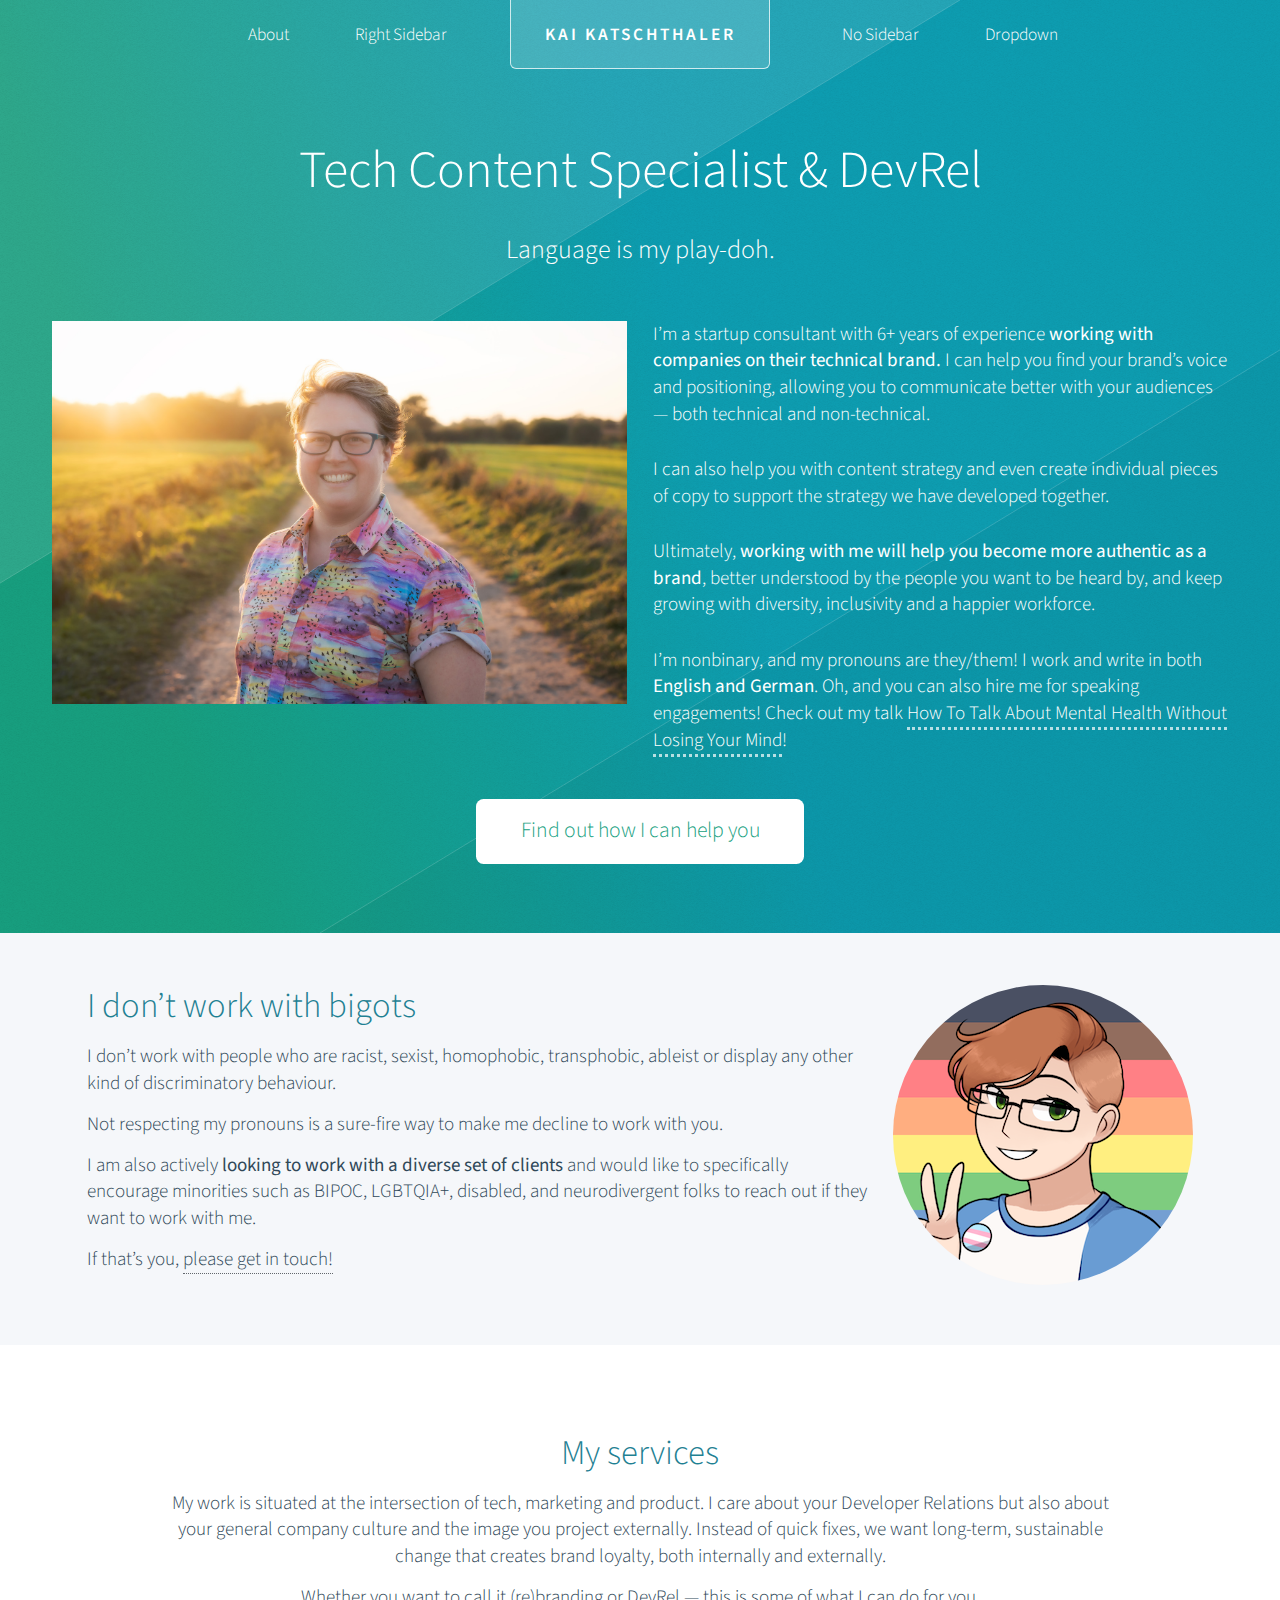
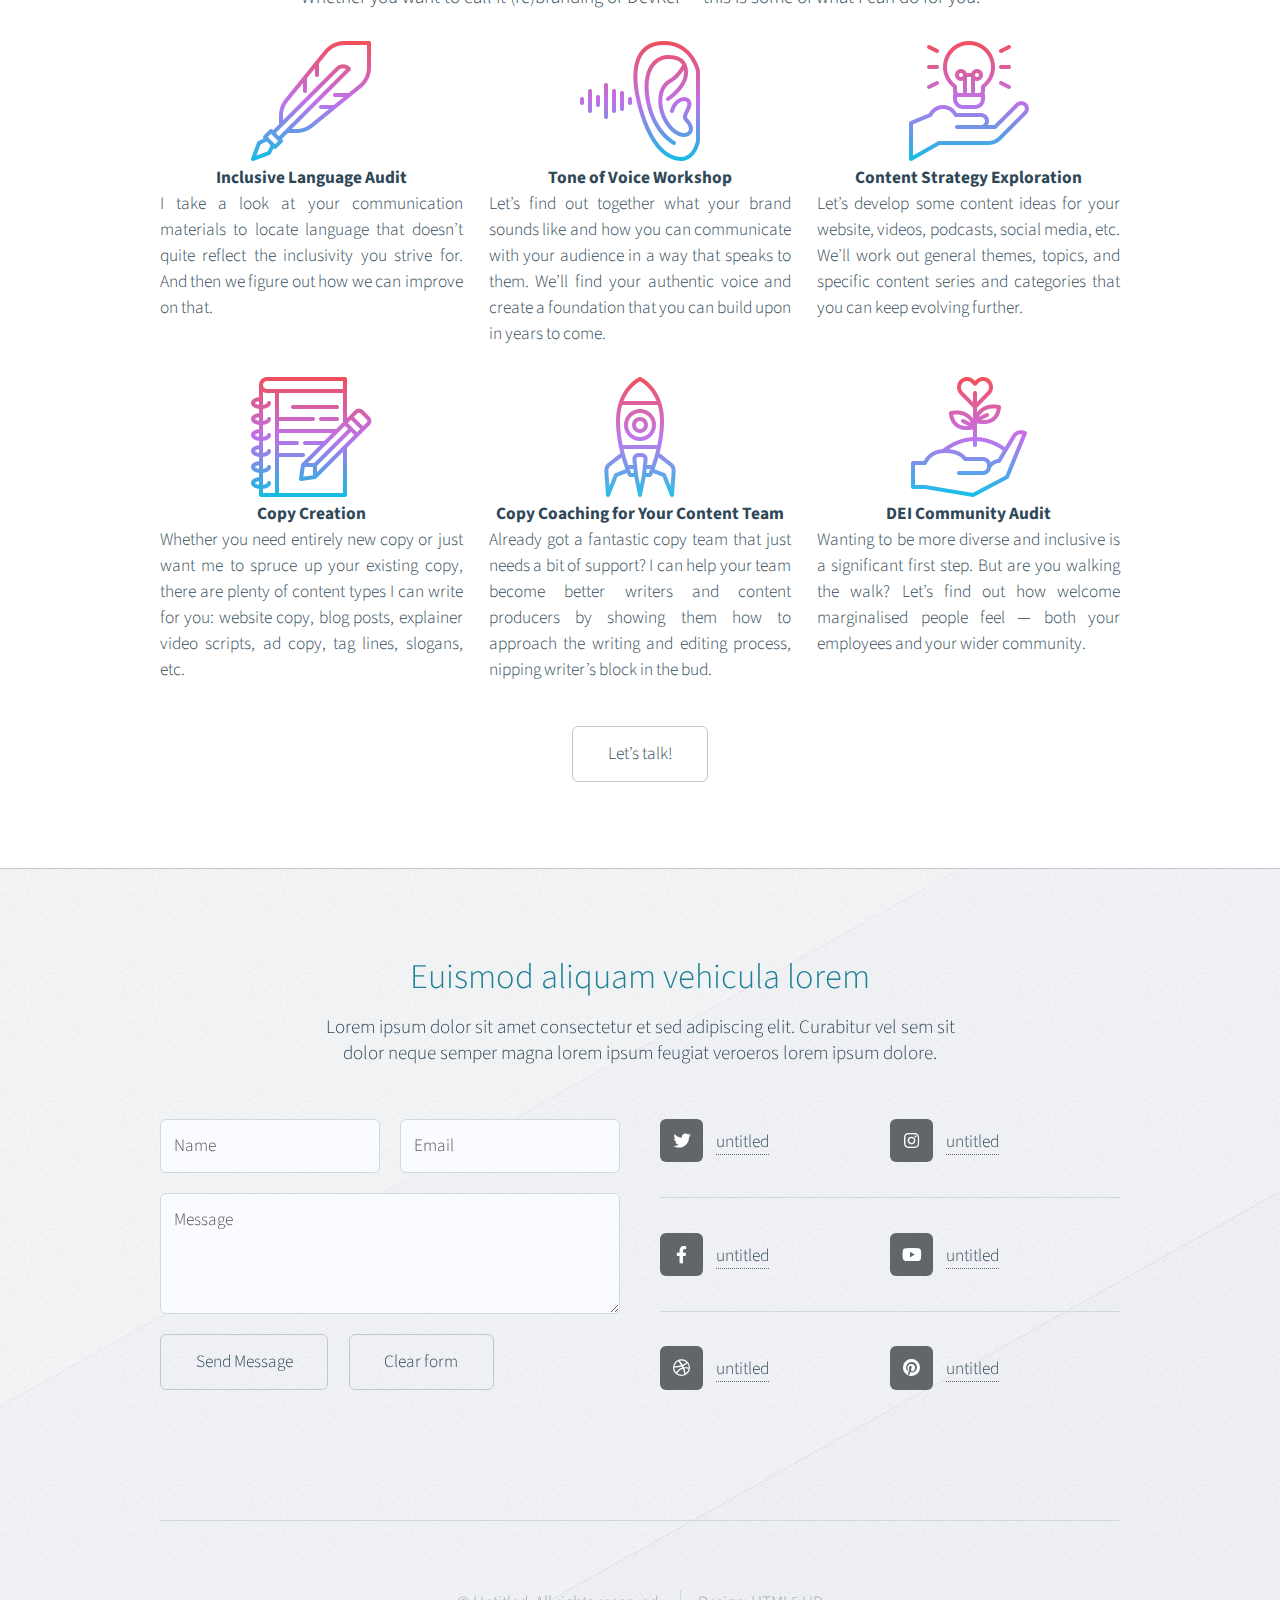
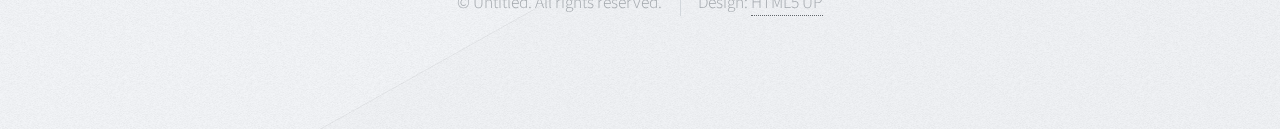
==== index.html @ 36c40a72 "fixes file paths" ====
<!DOCTYPE HTML>
<!--
	Telephasic by HTML5 UP
	html5up.net | @ajlkn
	Free for personal and commercial use under the CCA 3.0 license (html5up.net/license)
-->
<html>
	<head>
		<title>Kai Katschthaler’s Portfolio</title>
		<meta charset="utf-8" />
		<meta name="viewport" content="width=device-width, initial-scale=1, user-scalable=no" />
		<link rel="stylesheet" href="assets/css/main.css" />
	</head>
	<body class="homepage is-preload">
		<div id="page-wrapper">

			<!-- Header -->
				<div id="header-wrapper">
					<div id="header" class="container">

						<!-- Logo -->
							<h1 id="logo"><a href="index.html">Kai Katschthaler</a>
              </h1>

						<!-- Nav -->
							<nav id="nav">
								<ul>
									<li><a href="about.html">About</a></li>
                  <li><a href="right-sidebar.html">Right Sidebar</a></li>
									<li class="break"><a href="no-sidebar.html">No Sidebar</a></li>
                  <li>
										<a href="#">Dropdown</a>
										<ul>
											<li><a href="#">Lorem ipsum dolor</a></li>
											<li><a href="#">Magna phasellus</a></li>
											<li><a href="#">Etiam dolore nisl</a></li>
											<li>
												<a href="#">Phasellus consequat</a>
												<ul>
													<li><a href="#">Lorem ipsum dolor</a></li>
													<li><a href="#">Phasellus consequat</a></li>
													<li><a href="#">Magna phasellus</a></li>
													<li><a href="#">Etiam dolore nisl</a></li>
												</ul>
											</li>
											<li><a href="#">Veroeros feugiat</a></li>
										</ul>
									</li>
								</ul>
							</nav>
					</div>

					<!-- Hero -->
						<section id="hero" class="container">
							<header>
								<h2>Tech Content Specialist & DevRel</h2>
							</header>
							<p>Language is my play-doh.</p>
            </section>

            <section id="intro">
              <div class="flex-container">
                <div class="flex-left">
                  <img src="images/Kai-Katschthaler-(c)markuszahradnik.com.jpg">

                </div>

                <div id="flex-right">
                  <p>I’m a startup consultant with 6+ years of experience <strong>working with companies on their technical brand.</strong> I can help you find your brand’s voice and positioning, allowing you to communicate better with your audiences — both technical and non-technical.</p>
                  
                  <p>I can also help you with content strategy and even create individual pieces of copy to support the strategy we have developed together.</p>
                    
                  <p>Ultimately, <strong>working with me will help you become more authentic as a brand</strong>, better understood by the people you want to be heard by, and keep growing with diversity, inclusivity and a happier workforce.</p>
                    
                  <p>I’m nonbinary, and my pronouns are they/them! I work and write in both <strong>English and German</strong>. Oh, and you can also hire me for speaking engagements! Check out my talk <a href="https://youtu.be/1WER8ydaLW8?t=7433">How To Talk About Mental Health Without Losing Your Mind</a>!                    
                  </p>

                </div>
              </div>
							<ul class="actions">
								<li><a href="#" class="button">Find out how I can help you</a></li>
							</ul>
						  </div>
            </section>

			<!-- Bigots Disclaimer -->
            <section id="disclaimer">
              <div class="flex-container">
                <div class="flex-left">
                  <h2>I don’t work with bigots</h2>
                  <p>I don’t work with people who are racist, sexist, homophobic, transphobic, ableist or display any other kind of discriminatory behaviour.</p>
                  <p>Not respecting my pronouns is a sure-fire way to make me decline to work with you.</p>
                  <p>I am also actively <strong>looking to work with a diverse set of clients</strong> and would like to specifically encourage minorities such as BIPOC, LGBTQIA+, disabled, and neurodivergent folks to reach out if they want to work with me.</p>
                  <p>If that’s you, <a href="">please get in touch!</a></p>
                </div>

                <div class="flex-right">
                  <img class="image-round" src="images/2022 Picrew Avatar strawberry blonde rainbow trans pin.png">
                </div>
              </div>
            </section>
        
			<!-- Services 1st row -->
				<div class="wrapper">
					<section class="container">
						<header class="major">
							<h2>My services</h2>
							<p>My work is situated at the intersection of tech, marketing and product. I care about your Developer Relations but also about your general company culture and the image you project externally. Instead of quick fixes, we want long-term, sustainable change that creates brand loyalty, both internally and externally.</p>
              <p>Whether you want to call it (re)branding or DevRel — this is some of what I can do for you.</p>
						</header>

            <div class="services-flexbox">
              <div class="flex-col1">
                <div>
                  <img src="images/icons/003-write.png">
                </div>
                <div>
                  <p><span>Inclusive Language Audit</span>
                    I take a look at your communication materials to locate language that doesn’t quite reflect the inclusivity you strive for. And then we figure out how we can improve on that.
                  </p>
                </div>
              </div>

              <div class="flex-col2">
                <div>
                  <img src="images/icons/010-listen.png">
                </div>
                <div>
                  <p><span>Tone of Voice Workshop</span>
                  Let’s find out together what your brand sounds like and how you can communicate with your audience in a way that speaks to them. We’ll find your authentic voice and create a foundation that you can build upon in years to come.
                  </p>
                </div>
              </div>

              <div class="flex-col3">
                <div>
                  <img src="images/icons/004-creative-work.png">
                </div>
                <div>
                  <p><span>Content Strategy Exploration</span>
                  Let’s develop some content ideas for your website, videos, podcasts, social media, etc. We’ll work out general themes, topics, and specific content series and categories that you can keep evolving further.
                  </p>
                </div>
              </div>

            </div>

            <!-- Services 2nd row-->
            <div class="services-flexbox">
              <div class="flex-col1">
                <div>
                  <img src="images/icons/028-writing.png">
                </div>
                <div>
                  <p><span>Copy Creation</span>
                    Whether you need entirely new copy or just want me to spruce up your existing copy, there are plenty of content types I can write for you: website copy, blog posts, explainer video scripts, ad copy, tag lines, slogans, etc.
                  </p>
                </div>
              </div>

              <div class="flex-col2">
                <div>
                  <img src="images/icons/034-rocket.png">
                </div>
                <div>
                  <p><span>Copy Coaching for Your Content Team</span>
                    Already got a fantastic copy team that just needs a bit of support? I can help your team become better writers and content producers by showing them how to approach the writing and editing process, nipping writer’s block in the bud.
                  </p>
                </div>
              </div>

              <div class="flex-col3">
                <div>
                  <img src="images/icons/038-love-2.png">
                </div>
                <div>
                  <p><span>DEI Community Audit</span>
                    Wanting to be more diverse and inclusive is a significant first step. But are you walking the walk? Let’s find out how welcome marginalised people  feel — both your employees and your wider community.
                  </p>
                </div>
              </div>
              
            </div>

						<ul class="actions major">
							<li><a href="#" class="button">Let’s talk!</a></li>
						</ul>
					</section>
				</div>
<!-- TODO add WHAT I CAN (AND CAN’T) HELP YOU WITH from Work with me page-->
			<!-- Footer -->
				<div id="footer-wrapper">
					<div id="footer" class="container">
						<header class="major">
							<h2>Euismod aliquam vehicula lorem</h2>
							<p>Lorem ipsum dolor sit amet consectetur et sed adipiscing elit. Curabitur vel sem sit<br />
							dolor neque semper magna lorem ipsum feugiat veroeros lorem ipsum dolore.</p>
						</header>
						<div class="row">
							<section class="col-6 col-12-narrower">
								<form method="post" action="#">
									<div class="row gtr-50">
										<div class="col-6 col-12-mobile">
											<input name="name" placeholder="Name" type="text" />
										</div>
										<div class="col-6 col-12-mobile">
											<input name="email" placeholder="Email" type="text" />
										</div>
										<div class="col-12">
											<textarea name="message" placeholder="Message"></textarea>
										</div>
										<div class="col-12">
											<ul class="actions">
												<li><input type="submit" value="Send Message" /></li>
												<li><input type="reset" value="Clear form" /></li>
											</ul>
										</div>
									</div>
								</form>
							</section>
							<section class="col-6 col-12-narrower">
								<div class="row gtr-0">
									<ul class="divided icons col-6 col-12-mobile">
										<li class="icon brands fa-twitter"><a href="#"><span class="extra">twitter.com/</span>untitled</a></li>
										<li class="icon brands fa-facebook-f"><a href="#"><span class="extra">facebook.com/</span>untitled</a></li>
										<li class="icon brands fa-dribbble"><a href="#"><span class="extra">dribbble.com/</span>untitled</a></li>
									</ul>
									<ul class="divided icons col-6 col-12-mobile">
										<li class="icon brands fa-instagram"><a href="#"><span class="extra">instagram.com/</span>untitled</a></li>
										<li class="icon brands fa-youtube"><a href="#"><span class="extra">youtube.com/</span>untitled</a></li>
										<li class="icon brands fa-pinterest"><a href="#"><span class="extra">pinterest.com/</span>untitled</a></li>
									</ul>
								</div>
							</section>
						</div>
					</div>
					<div id="copyright" class="container">
						<ul class="menu">
							<li>&copy; Untitled. All rights reserved.</li><li>Design: <a href="http://html5up.net">HTML5 UP</a></li>
						</ul>
					</div>
				</div>

		</div>

		<!-- Scripts -->
			<script src="assets/js/jquery.min.js"></script>
			<script src="assets/js/jquery.dropotron.min.js"></script>
			<script src="assets/js/browser.min.js"></script>
			<script src="assets/js/breakpoints.min.js"></script>
			<script src="assets/js/util.js"></script>
			<script src="assets/js/main.js"></script>

	</body>
</html>
---- assets/css/main.css ----
@import url("fontawesome-all.min.css");
@import url("https://fonts.googleapis.com/css?family=Source+Sans+Pro:300,300italic,400,400italic,600");

/*
	Telephasic by HTML5 UP
	html5up.net | @ajlkn
	Free for personal and commercial use under the CCA 3.0 license (html5up.net/license)
*/
:root {
  --gradient-1: #18A181;
  --gradient-2: #0E9FB3;
}

/* TODO turn testimonial colours into variables, then change dark blue to main green to see what that looks like */

html, body, div, span, applet, object,
iframe, h1, h2, h3, h4, h5, h6, p, blockquote,
pre, a, abbr, acronym, address, big, cite,
code, del, dfn, em, img, ins, kbd, q, s, samp,
small, strike, strong, sub, sup, tt, var, b,
u, i, center, dl, dt, dd, ol, ul, li, fieldset,
form, label, legend, table, caption, tbody,
tfoot, thead, tr, th, td, article, aside,
canvas, details, embed, figure, figcaption,
footer, header, hgroup, menu, nav, output, ruby,
section, summary, time, mark, audio, video {
	margin: 0;
	padding: 0;
	border: 0;
	font-size: 100%;
	font: inherit;
	vertical-align: baseline;}

article, aside, details, figcaption, figure,
footer, header, hgroup, menu, nav, section {
	display: block;}

body {
	line-height: 1;
}

ol, ul {
	list-style: none;
}

blockquote, q {
	quotes: none;
}

	blockquote:before, blockquote:after, q:before, q:after {
		content: '';
		content: none;
	}

table {
	border-collapse: collapse;
	border-spacing: 0;
}

body {
	-webkit-text-size-adjust: none;
}

mark {
	background-color: transparent;
	color: inherit;
}

input::-moz-focus-inner {
	border: 0;
	padding: 0;
}

input, select, textarea {
	-moz-appearance: none;
	-webkit-appearance: none;
	-ms-appearance: none;
	appearance: none;
}


/* Basic */

	@-ms-viewport {
		width: device-width;
	}

	html {
		box-sizing: border-box;
	}

	*, *:before, *:after {
		box-sizing: inherit;
	}

	body {
		background: #f5f7fa;
		font-family: 'Source Sans Pro', sans-serif;
		font-weight: 300;
		color: #2F4858;
		line-height: 1.75em;
		font-size: 14pt;
	}

		body.is-preload *, body.is-preload *:before, body.is-preload *:after {
			-moz-animation: none !important;
			-webkit-animation: none !important;
			-ms-animation: none !important;
			animation: none !important;
			-moz-transition: none !important;
			-webkit-transition: none !important;
			-ms-transition: none !important;
			transition: none !important;
		}

	input, textarea, select {
		font-family: 'Source Sans Pro', sans-serif;
		font-weight: 300;
		color: #2F4858;
		line-height: 1.75em;
		font-size: 15pt;
	}

	h1, h2, h3, h4, h5, h6 {
		font-weight: 300;
		color: #1F8193;
	}

	h1 a, h2 a, h3 a, h4 a, h5 a, h6 a {
		color: inherit;
		text-decoration: none;
	}

	h2 {
		font-size: 2em;
		line-height: 1.25em;
	}

	h3 {
		font-size: 1.5em;
		line-height: 1.5em;
	}

	a {
		-moz-transition: color 0.25s ease-in-out, border-color 0.25s ease-in-out, background-color 0.25s ease-in-out;
		-webkit-transition: color 0.25s ease-in-out, border-color 0.25s ease-in-out, background-color 0.25s ease-in-out;
		-ms-transition: color 0.25s ease-in-out, border-color 0.25s ease-in-out, background-color 0.25s ease-in-out;
		transition: color 0.25s ease-in-out, border-color 0.25s ease-in-out, background-color 0.25s ease-in-out;
		color: inherit;
		text-decoration: none;
		border-bottom: dotted 1px #62676c;
	}

		a:hover {
			color: #1F8193;
			border-bottom-color: rgba(255, 255, 255, 0);
		}

	strong, b {
		font-weight: 400;
	}

	em, i {
		font-style: italic;
	}

	sub {
		position: relative;
		top: 0.5em;
		font-size: 0.8em;
	}

	sup {
		position: relative;
		top: -0.5em;
		font-size: 0.8em;
	}

	hr {
		border: 0;
		border-top: solid 1px #c2c7cc;
	}

	blockquote {
		border-left: solid 0.5em #c2c7cc;
		padding: 1em 0 1em 2em;
		font-style: italic;
	}

	p, ul, ol, dl, table {
		margin-bottom: 1.5em;
	}

	br.clear {
		clear: both;
	}

	.features {
		margin-bottom: 1.5em;
	}

	.feature {
		text-align: center;
	}

/* Sections/Article */

	section, article {
		margin-bottom: 3em;
	}

	section > :last-child,
	article > :last-child,
	section:last-child,
	article:last-child {
		margin-bottom: 0;
	}

	.row > section, .row > article {
		margin-bottom: 0;
	}

	header {
		margin-bottom: 1.5em;
	}

		header > p {
			display: block;
			color: #2F4858;
			padding: 0.75em 0 1em 0;
			font-size: 1.1em;
			line-height: 1.4em;
      margin-bottom: 0;
      padding-bottom: 0;
		}

		header.major {
			text-align: center;
		}

/* Container */

	.container {
		margin: 0 auto;
		max-width: 100%;
		width: 1200px;
	}

		@media screen and (max-width: 1280px) {

			.container {
				width: 960px;
			}

		}

		@media screen and (max-width: 1080px) {

			.container {
				width: 100%;
			}

		}

		@media screen and (max-width: 820px) {

			.container {
				width: 100%;
			}

		}

		@media screen and (max-width: 736px) {

			.container {
				width: 100%;
			}

		}

		@media screen and (max-width: 480px) {

			.container {
				width: 100%;
			}

		}

/* Beginning of Row */

	.row {
		display: flex;
		flex-wrap: wrap;
		box-sizing: border-box;
		align-items: stretch;
	}

		.row > * {
			box-sizing: border-box;
		}

		.row.gtr-uniform > * > :last-child {
			margin-bottom: 0;
		} */

		.row.aln-left {
			justify-content: flex-start;
		}

		.row.aln-center {
			justify-content: center;
		}

		.row.aln-right {
			justify-content: flex-end;
		}

		.row.aln-top {
			align-items: flex-start;
		}

		.row.aln-middle {
			align-items: center;
		}

		.row.aln-bottom {
			align-items: flex-end;
		} */

		.row > .imp {
			order: -1;
		}

		.row > .col-1 {
			width: 8.33333%;
		}

		.row > .off-1 {
			margin-left: 8.33333%;
		}

		.row > .col-2 {
			width: 16.66667%;
		}

		.row > .off-2 {
			margin-left: 16.66667%;
		}

		.row > .col-3 {
			width: 25%;
		}

		.row > .off-3 {
			margin-left: 25%;
		}

		.row > .col-4 {
			width: 33.33333%;
		}

		.row > .off-4 {
			margin-left: 33.33333%;
		}

		.row > .col-5 {
			width: 41.66667%;
		}

		.row > .off-5 {
			margin-left: 41.66667%;
		}

		.row > .col-6 {
			width: 50%;
		}

		.row > .off-6 {
			margin-left: 50%;
		}

		.row > .col-7 {
			width: 58.33333%;
		}

		.row > .off-7 {
			margin-left: 58.33333%;
		}

		.row > .col-8 {
			width: 66.66667%;
		}

		.row > .off-8 {
			margin-left: 66.66667%;
		}

		.row > .col-9 {
			width: 75%;
		}

		.row > .off-9 {
			margin-left: 75%;
		}

		.row > .col-10 {
			width: 83.33333%;
		}

		.row > .off-10 {
			margin-left: 83.33333%;
		}

		.row > .col-11 {
			width: 91.66667%;
		}

		.row > .off-11 {
			margin-left: 91.66667%;
		}

		.row > .col-12 {
			width: 100%;
		}

		.row > .off-12 {
			margin-left: 100%;
		}

		.row.gtr-0 {
			margin-top: 0px;
			margin-left: 0px;
		}

			.row.gtr-0 > * {
				padding: 0px 0 0 0px;
			}

			.row.gtr-0.gtr-uniform {
				margin-top: 0px;
			}

				.row.gtr-0.gtr-uniform > * {
					padding-top: 0px;
				}

		.row.gtr-25 {
			margin-top: -12.5px;
			margin-left: -12.5px;
		}

			.row.gtr-25 > * {
				padding: 12.5px 0 0 12.5px;
			}

			.row.gtr-25.gtr-uniform {
				margin-top: -12.5px;
			}

				.row.gtr-25.gtr-uniform > * {
					padding-top: 12.5px;
				}

		.row.gtr-50 {
			margin-top: -25px;
			margin-left: -25px;
		}

			.row.gtr-50 > * {
				padding: 25px 0 0 25px;
			}

			.row.gtr-50.gtr-uniform {
				margin-top: -25px;
			}

				.row.gtr-50.gtr-uniform > * {
					padding-top: 25px;
				}

		.row {
			margin-top: -50px;
			margin-left: -50px;
		}

			.row > * {
				padding: 50px 0 0 50px;
			}

			.row.gtr-uniform {
				margin-top: -50px;
			}

				.row.gtr-uniform > * {
					padding-top: 50px;
				}

		.row.gtr-150 {
			margin-top: -75px;
			margin-left: -75px;
		}

			.row.gtr-150 > * {
				padding: 75px 0 0 75px;
			}

			.row.gtr-150.gtr-uniform {
				margin-top: -75px;
			}

				.row.gtr-150.gtr-uniform > * {
					padding-top: 75px;
				}

		.row.gtr-200 {
			margin-top: -100px;
			margin-left: -100px;
		}

			.row.gtr-200 > * {
				padding: 100px 0 0 100px;
			}

			.row.gtr-200.gtr-uniform {
				margin-top: -100px;
			}

				.row.gtr-200.gtr-uniform > * {
					padding-top: 100px;
				}

		@media screen and (max-width: 1280px) {

			.row {
				display: flex;
				flex-wrap: wrap;
				box-sizing: border-box;
				align-items: stretch;
			}

				.row > * {
					box-sizing: border-box;
				}

				.row.gtr-uniform > * > :last-child {
					margin-bottom: 0;
				}

				.row.aln-left {
					justify-content: flex-start;
				}

				.row.aln-center {
					justify-content: center;
				}

				.row.aln-right {
					justify-content: flex-end;
				}

				.row.aln-top {
					align-items: flex-start;
				}

				.row.aln-middle {
					align-items: center;
				}

				.row.aln-bottom {
					align-items: flex-end;
				}

				.row > .imp-normal {
					order: -1;
				}

				.row > .col-1-normal {
					width: 8.33333%;
				}

				.row > .off-1-normal {
					margin-left: 8.33333%;
				}

				.row > .col-2-normal {
					width: 16.66667%;
				}

				.row > .off-2-normal {
					margin-left: 16.66667%;
				}

				.row > .col-3-normal {
					width: 25%;
				}

				.row > .off-3-normal {
					margin-left: 25%;
				}

				.row > .col-4-normal {
					width: 33.33333%;
				}

				.row > .off-4-normal {
					margin-left: 33.33333%;
				}

				.row > .col-5-normal {
					width: 41.66667%;
				}

				.row > .off-5-normal {
					margin-left: 41.66667%;
				}

				.row > .col-6-normal {
					width: 50%;
				}

				.row > .off-6-normal {
					margin-left: 50%;
				}

				.row > .col-7-normal {
					width: 58.33333%;
				}

				.row > .off-7-normal {
					margin-left: 58.33333%;
				}

				.row > .col-8-normal {
					width: 66.66667%;
				}

				.row > .off-8-normal {
					margin-left: 66.66667%;
				}

				.row > .col-9-normal {
					width: 75%;
				}

				.row > .off-9-normal {
					margin-left: 75%;
				}

				.row > .col-10-normal {
					width: 83.33333%;
				}

				.row > .off-10-normal {
					margin-left: 83.33333%;
				}

				.row > .col-11-normal {
					width: 91.66667%;
				}

				.row > .off-11-normal {
					margin-left: 91.66667%;
				}

				.row > .col-12-normal {
					width: 100%;
				}

				.row > .off-12-normal {
					margin-left: 100%;
				}

				.row.gtr-0 {
					margin-top: 0px;
					margin-left: 0px;
				}

					.row.gtr-0 > * {
						padding: 0px 0 0 0px;
					}

					.row.gtr-0.gtr-uniform {
						margin-top: 0px;
					}

						.row.gtr-0.gtr-uniform > * {
							padding-top: 0px;
						}

				.row.gtr-25 {
					margin-top: -10px;
					margin-left: -10px;
				}

					.row.gtr-25 > * {
						padding: 10px 0 0 10px;
					}

					.row.gtr-25.gtr-uniform {
						margin-top: -10px;
					}

						.row.gtr-25.gtr-uniform > * {
							padding-top: 10px;
						}

				.row.gtr-50 {
					margin-top: -20px;
					margin-left: -20px;
				}

					.row.gtr-50 > * {
						padding: 20px 0 0 20px;
					}

					.row.gtr-50.gtr-uniform {
						margin-top: -20px;
					}

						.row.gtr-50.gtr-uniform > * {
							padding-top: 20px;
						}

				.row {
					margin-top: -40px;
					margin-left: -40px;
				}

					.row > * {
						padding: 40px 0 0 40px;
					}

					.row.gtr-uniform {
						margin-top: -40px;
					}

						.row.gtr-uniform > * {
							padding-top: 40px;
						}

				.row.gtr-150 {
					margin-top: -60px;
					margin-left: -60px;
				}

					.row.gtr-150 > * {
						padding: 60px 0 0 60px;
					}

					.row.gtr-150.gtr-uniform {
						margin-top: -60px;
					}

						.row.gtr-150.gtr-uniform > * {
							padding-top: 60px;
						}

				.row.gtr-200 {
					margin-top: -80px;
					margin-left: -80px;
				}

					.row.gtr-200 > * {
						padding: 80px 0 0 80px;
					}

					.row.gtr-200.gtr-uniform {
						margin-top: -80px;
					}

						.row.gtr-200.gtr-uniform > * {
							padding-top: 80px;
						}

		}

		@media screen and (max-width: 1080px) {

			.row {
				display: flex;
				flex-wrap: wrap;
				box-sizing: border-box;
				align-items: stretch;
			}

				.row > * {
					box-sizing: border-box;
				}

				.row.gtr-uniform > * > :last-child {
					margin-bottom: 0;
				}

				.row.aln-left {
					justify-content: flex-start;
				}

				.row.aln-center {
					justify-content: center;
				}

				.row.aln-right {
					justify-content: flex-end;
				}

				.row.aln-top {
					align-items: flex-start;
				}

				.row.aln-middle {
					align-items: center;
				}

				.row.aln-bottom {
					align-items: flex-end;
				}

				.row > .imp-narrow {
					order: -1;
				}

				.row > .col-1-narrow {
					width: 8.33333%;
				}

				.row > .off-1-narrow {
					margin-left: 8.33333%;
				}

				.row > .col-2-narrow {
					width: 16.66667%;
				}

				.row > .off-2-narrow {
					margin-left: 16.66667%;
				}

				.row > .col-3-narrow {
					width: 25%;
				}

				.row > .off-3-narrow {
					margin-left: 25%;
				}

				.row > .col-4-narrow {
					width: 33.33333%;
				}

				.row > .off-4-narrow {
					margin-left: 33.33333%;
				}

				.row > .col-5-narrow {
					width: 41.66667%;
				}

				.row > .off-5-narrow {
					margin-left: 41.66667%;
				}

				.row > .col-6-narrow {
					width: 50%;
				}

				.row > .off-6-narrow {
					margin-left: 50%;
				}

				.row > .col-7-narrow {
					width: 58.33333%;
				}

				.row > .off-7-narrow {
					margin-left: 58.33333%;
				}

				.row > .col-8-narrow {
					width: 66.66667%;
				}

				.row > .off-8-narrow {
					margin-left: 66.66667%;
				}

				.row > .col-9-narrow {
					width: 75%;
				}

				.row > .off-9-narrow {
					margin-left: 75%;
				}

				.row > .col-10-narrow {
					width: 83.33333%;
				}

				.row > .off-10-narrow {
					margin-left: 83.33333%;
				}

				.row > .col-11-narrow {
					width: 91.66667%;
				}

				.row > .off-11-narrow {
					margin-left: 91.66667%;
				}

				.row > .col-12-narrow {
					width: 100%;
				}

				.row > .off-12-narrow {
					margin-left: 100%;
				}

				.row.gtr-0 {
					margin-top: 0px;
					margin-left: 0px;
				}

					.row.gtr-0 > * {
						padding: 0px 0 0 0px;
					}

					.row.gtr-0.gtr-uniform {
						margin-top: 0px;
					}

						.row.gtr-0.gtr-uniform > * {
							padding-top: 0px;
						}

				.row.gtr-25 {
					margin-top: -10px;
					margin-left: -10px;
				}

					.row.gtr-25 > * {
						padding: 10px 0 0 10px;
					}

					.row.gtr-25.gtr-uniform {
						margin-top: -10px;
					}

						.row.gtr-25.gtr-uniform > * {
							padding-top: 10px;
						}

				.row.gtr-50 {
					margin-top: -20px;
					margin-left: -20px;
				}

					.row.gtr-50 > * {
						padding: 20px 0 0 20px;
					}

					.row.gtr-50.gtr-uniform {
						margin-top: -20px;
					}

						.row.gtr-50.gtr-uniform > * {
							padding-top: 20px;
						}

				.row {
					margin-top: -40px;
					margin-left: -40px;
				}

					.row > * {
						padding: 40px 0 0 40px;
					}

					.row.gtr-uniform {
						margin-top: -40px;
					}

						.row.gtr-uniform > * {
							padding-top: 40px;
						}

				.row.gtr-150 {
					margin-top: -60px;
					margin-left: -60px;
				}

					.row.gtr-150 > * {
						padding: 60px 0 0 60px;
					}

					.row.gtr-150.gtr-uniform {
						margin-top: -60px;
					}

						.row.gtr-150.gtr-uniform > * {
							padding-top: 60px;
						}

				.row.gtr-200 {
					margin-top: -80px;
					margin-left: -80px;
				}

					.row.gtr-200 > * {
						padding: 80px 0 0 80px;
					}

					.row.gtr-200.gtr-uniform {
						margin-top: -80px;
					}

						.row.gtr-200.gtr-uniform > * {
							padding-top: 80px;
						}

		}

		@media screen and (max-width: 820px) {

			.row {
				display: flex;
				flex-wrap: wrap;
				box-sizing: border-box;
				align-items: stretch;
			}

				.row > * {
					box-sizing: border-box;
				}

				.row.gtr-uniform > * > :last-child {
					margin-bottom: 0;
				}

				.row.aln-left {
					justify-content: flex-start;
				}

				.row.aln-center {
					justify-content: center;
				}

				.row.aln-right {
					justify-content: flex-end;
				}

				.row.aln-top {
					align-items: flex-start;
				}

				.row.aln-middle {
					align-items: center;
				}

				.row.aln-bottom {
					align-items: flex-end;
				}

				.row > .imp-narrower {
					order: -1;
				}

				.row > .col-1-narrower {
					width: 8.33333%;
				}

				.row > .off-1-narrower {
					margin-left: 8.33333%;
				}

				.row > .col-2-narrower {
					width: 16.66667%;
				}

				.row > .off-2-narrower {
					margin-left: 16.66667%;
				}

				.row > .col-3-narrower {
					width: 25%;
				}

				.row > .off-3-narrower {
					margin-left: 25%;
				}

				.row > .col-4-narrower {
					width: 33.33333%;
				}

				.row > .off-4-narrower {
					margin-left: 33.33333%;
				}

				.row > .col-5-narrower {
					width: 41.66667%;
				}

				.row > .off-5-narrower {
					margin-left: 41.66667%;
				}

				.row > .col-6-narrower {
					width: 50%;
				}

				.row > .off-6-narrower {
					margin-left: 50%;
				}

				.row > .col-7-narrower {
					width: 58.33333%;
				}

				.row > .off-7-narrower {
					margin-left: 58.33333%;
				}

				.row > .col-8-narrower {
					width: 66.66667%;
				}

				.row > .off-8-narrower {
					margin-left: 66.66667%;
				}

				.row > .col-9-narrower {
					width: 75%;
				}

				.row > .off-9-narrower {
					margin-left: 75%;
				}

				.row > .col-10-narrower {
					width: 83.33333%;
				}

				.row > .off-10-narrower {
					margin-left: 83.33333%;
				}

				.row > .col-11-narrower {
					width: 91.66667%;
				}

				.row > .off-11-narrower {
					margin-left: 91.66667%;
				}

				.row > .col-12-narrower {
					width: 100%;
				}

				.row > .off-12-narrower {
					margin-left: 100%;
				}

				.row.gtr-0 {
					margin-top: 0px;
					margin-left: 0px;
				}

					.row.gtr-0 > * {
						padding: 0px 0 0 0px;
					}

					.row.gtr-0.gtr-uniform {
						margin-top: 0px;
					}

						.row.gtr-0.gtr-uniform > * {
							padding-top: 0px;
						}

				.row.gtr-25 {
					margin-top: -7.5px;
					margin-left: -7.5px;
				}

					.row.gtr-25 > * {
						padding: 7.5px 0 0 7.5px;
					}

					.row.gtr-25.gtr-uniform {
						margin-top: -7.5px;
					}

						.row.gtr-25.gtr-uniform > * {
							padding-top: 7.5px;
						}

				.row.gtr-50 {
					margin-top: -15px;
					margin-left: -15px;
				}

					.row.gtr-50 > * {
						padding: 15px 0 0 15px;
					}

					.row.gtr-50.gtr-uniform {
						margin-top: -15px;
					}

						.row.gtr-50.gtr-uniform > * {
							padding-top: 15px;
						}

				.row {
					margin-top: -30px;
					margin-left: -30px;
				}

					.row > * {
						padding: 30px 0 0 30px;
					}

					.row.gtr-uniform {
						margin-top: -30px;
					}

						.row.gtr-uniform > * {
							padding-top: 30px;
						}

				.row.gtr-150 {
					margin-top: -45px;
					margin-left: -45px;
				}

					.row.gtr-150 > * {
						padding: 45px 0 0 45px;
					}

					.row.gtr-150.gtr-uniform {
						margin-top: -45px;
					}

						.row.gtr-150.gtr-uniform > * {
							padding-top: 45px;
						}

				.row.gtr-200 {
					margin-top: -60px;
					margin-left: -60px;
				}

					.row.gtr-200 > * {
						padding: 60px 0 0 60px;
					}

					.row.gtr-200.gtr-uniform {
						margin-top: -60px;
					}

						.row.gtr-200.gtr-uniform > * {
							padding-top: 60px;
						}

		}

		@media screen and (max-width: 736px) {

			.row {
				display: flex;
				flex-wrap: wrap;
				box-sizing: border-box;
				align-items: stretch;
			}

				.row > * {
					box-sizing: border-box;
				}

				.row.gtr-uniform > * > :last-child {
					margin-bottom: 0;
				}

				.row.aln-left {
					justify-content: flex-start;
				}

				.row.aln-center {
					justify-content: center;
				}

				.row.aln-right {
					justify-content: flex-end;
				}

				.row.aln-top {
					align-items: flex-start;
				}

				.row.aln-middle {
					align-items: center;
				}

				.row.aln-bottom {
					align-items: flex-end;
				}

				.row > .imp-mobile {
					order: -1;
				}

				.row > .col-1-mobile {
					width: 8.33333%;
				}

				.row > .off-1-mobile {
					margin-left: 8.33333%;
				}

				.row > .col-2-mobile {
					width: 16.66667%;
				}

				.row > .off-2-mobile {
					margin-left: 16.66667%;
				}

				.row > .col-3-mobile {
					width: 25%;
				}

				.row > .off-3-mobile {
					margin-left: 25%;
				}

				.row > .col-4-mobile {
					width: 33.33333%;
				}

				.row > .off-4-mobile {
					margin-left: 33.33333%;
				}

				.row > .col-5-mobile {
					width: 41.66667%;
				}

				.row > .off-5-mobile {
					margin-left: 41.66667%;
				}

				.row > .col-6-mobile {
					width: 50%;
				}

				.row > .off-6-mobile {
					margin-left: 50%;
				}

				.row > .col-7-mobile {
					width: 58.33333%;
				}

				.row > .off-7-mobile {
					margin-left: 58.33333%;
				}

				.row > .col-8-mobile {
					width: 66.66667%;
				}

				.row > .off-8-mobile {
					margin-left: 66.66667%;
				}

				.row > .col-9-mobile {
					width: 75%;
				}

				.row > .off-9-mobile {
					margin-left: 75%;
				}

				.row > .col-10-mobile {
					width: 83.33333%;
				}

				.row > .off-10-mobile {
					margin-left: 83.33333%;
				}

				.row > .col-11-mobile {
					width: 91.66667%;
				}

				.row > .off-11-mobile {
					margin-left: 91.66667%;
				}

				.row > .col-12-mobile {
					width: 100%;
				}

				.row > .off-12-mobile {
					margin-left: 100%;
				}

				.row.gtr-0 {
					margin-top: 0px;
					margin-left: 0px;
				}

					.row.gtr-0 > * {
						padding: 0px 0 0 0px;
					}

					.row.gtr-0.gtr-uniform {
						margin-top: 0px;
					}

						.row.gtr-0.gtr-uniform > * {
							padding-top: 0px;
						}

				.row.gtr-25 {
					margin-top: -5px;
					margin-left: -5px;
				}

					.row.gtr-25 > * {
						padding: 5px 0 0 5px;
					}

					.row.gtr-25.gtr-uniform {
						margin-top: -5px;
					}

						.row.gtr-25.gtr-uniform > * {
							padding-top: 5px;
						}

				.row.gtr-50 {
					margin-top: -10px;
					margin-left: -10px;
				}

					.row.gtr-50 > * {
						padding: 10px 0 0 10px;
					}

					.row.gtr-50.gtr-uniform {
						margin-top: -10px;
					}

						.row.gtr-50.gtr-uniform > * {
							padding-top: 10px;
						}

				.row {
					margin-top: -20px;
					margin-left: -20px;
				}

					.row > * {
						padding: 20px 0 0 20px;
					}

					.row.gtr-uniform {
						margin-top: -20px;
					}

						.row.gtr-uniform > * {
							padding-top: 20px;
						}

				.row.gtr-150 {
					margin-top: -30px;
					margin-left: -30px;
				}

					.row.gtr-150 > * {
						padding: 30px 0 0 30px;
					}

					.row.gtr-150.gtr-uniform {
						margin-top: -30px;
					}

						.row.gtr-150.gtr-uniform > * {
							padding-top: 30px;
						}

				.row.gtr-200 {
					margin-top: -40px;
					margin-left: -40px;
				}

					.row.gtr-200 > * {
						padding: 40px 0 0 40px;
					}

					.row.gtr-200.gtr-uniform {
						margin-top: -40px;
					}

						.row.gtr-200.gtr-uniform > * {
							padding-top: 40px;
						}

		}

		@media screen and (max-width: 480px) {

			.row {
				display: flex;
				flex-wrap: wrap;
				box-sizing: border-box;
				align-items: stretch;
			}

				.row > * {
					box-sizing: border-box;
				}

				.row.gtr-uniform > * > :last-child {
					margin-bottom: 0;
				}

				.row.aln-left {
					justify-content: flex-start;
				}

				.row.aln-center {
					justify-content: center;
				}

				.row.aln-right {
					justify-content: flex-end;
				}

				.row.aln-top {
					align-items: flex-start;
				}

				.row.aln-middle {
					align-items: center;
				}

				.row.aln-bottom {
					align-items: flex-end;
				}

				.row > .imp-mobilep {
					order: -1;
				}

				.row > .col-1-mobilep {
					width: 8.33333%;
				}

				.row > .off-1-mobilep {
					margin-left: 8.33333%;
				}

				.row > .col-2-mobilep {
					width: 16.66667%;
				}

				.row > .off-2-mobilep {
					margin-left: 16.66667%;
				}

				.row > .col-3-mobilep {
					width: 25%;
				}

				.row > .off-3-mobilep {
					margin-left: 25%;
				}

				.row > .col-4-mobilep {
					width: 33.33333%;
				}

				.row > .off-4-mobilep {
					margin-left: 33.33333%;
				}

				.row > .col-5-mobilep {
					width: 41.66667%;
				}

				.row > .off-5-mobilep {
					margin-left: 41.66667%;
				}

				.row > .col-6-mobilep {
					width: 50%;
				}

				.row > .off-6-mobilep {
					margin-left: 50%;
				}

				.row > .col-7-mobilep {
					width: 58.33333%;
				}

				.row > .off-7-mobilep {
					margin-left: 58.33333%;
				}

				.row > .col-8-mobilep {
					width: 66.66667%;
				}

				.row > .off-8-mobilep {
					margin-left: 66.66667%;
				}

				.row > .col-9-mobilep {
					width: 75%;
				}

				.row > .off-9-mobilep {
					margin-left: 75%;
				}

				.row > .col-10-mobilep {
					width: 83.33333%;
				}

				.row > .off-10-mobilep {
					margin-left: 83.33333%;
				}

				.row > .col-11-mobilep {
					width: 91.66667%;
				}

				.row > .off-11-mobilep {
					margin-left: 91.66667%;
				}

				.row > .col-12-mobilep {
					width: 100%;
				}

				.row > .off-12-mobilep {
					margin-left: 100%;
				}

				.row.gtr-0 {
					margin-top: 0px;
					margin-left: 0px;
				}

					.row.gtr-0 > * {
						padding: 0px 0 0 0px;
					}

					.row.gtr-0.gtr-uniform {
						margin-top: 0px;
					}

						.row.gtr-0.gtr-uniform > * {
							padding-top: 0px;
						}

				.row.gtr-25 {
					margin-top: -5px;
					margin-left: -5px;
				}

					.row.gtr-25 > * {
						padding: 5px 0 0 5px;
					}

					.row.gtr-25.gtr-uniform {
						margin-top: -5px;
					}

						.row.gtr-25.gtr-uniform > * {
							padding-top: 5px;
						}

				.row.gtr-50 {
					margin-top: -10px;
					margin-left: -10px;
				}

					.row.gtr-50 > * {
						padding: 10px 0 0 10px;
					}

					.row.gtr-50.gtr-uniform {
						margin-top: -10px;
					}

						.row.gtr-50.gtr-uniform > * {
							padding-top: 10px;
						}

				.row {
					margin-top: -20px;
					margin-left: -20px;
				}

					.row > * {
						padding: 20px 0 0 20px;
					}

					.row.gtr-uniform {
						margin-top: -20px;
					}

						.row.gtr-uniform > * {
							padding-top: 20px;
						}

				.row.gtr-150 {
					margin-top: -30px;
					margin-left: -30px;
				}

					.row.gtr-150 > * {
						padding: 30px 0 0 30px;
					}

					.row.gtr-150.gtr-uniform {
						margin-top: -30px;
					}

						.row.gtr-150.gtr-uniform > * {
							padding-top: 30px;
						}

				.row.gtr-200 {
					margin-top: -40px;
					margin-left: -40px;
				}

					.row.gtr-200 > * {
						padding: 40px 0 0 40px;
					}

					.row.gtr-200.gtr-uniform {
						margin-top: -40px;
					}

						.row.gtr-200.gtr-uniform > * {
							padding-top: 40px;
						}

		}

/* End of row */

/* Image */

	.image {
		-moz-transition: opacity 0.25s ease-in-out;
		-webkit-transition: opacity 0.25s ease-in-out;
		-ms-transition: opacity 0.25s ease-in-out;
		transition: opacity 0.25s ease-in-out;
		display: inline-block;
		outline: 0;
		border: 0;
	}

		.image img {
			display: block;
			width: 100%;
		}

		.image.fit {
			display: block;
			width: 100%;
		}

		.image.featured {
			display: block;
			width: 100%;
			margin: 0 0 0.5em 0;
		}

		.image.left {
			float: left;
			margin: 0 2em 2em 0;
		}

		.image.centered {
			display: block;
			margin: 0 0 3em 0;
		}

			.image.centered img {
				margin: 0 auto;
				width: auto;
			}

	a.image:hover {
		opacity: 0.85;
	}

  .image-round {
    border-radius: 50%;
  }

  figcaption {
    margin-bottom: 2em;
  }

    /* Image with wrapped text */ 
    
    .float {
      width: 50%;
    }
      .float.right {
        float: right;
      }

      .float.left {
        float:left;
      }

    .wrap-img {
      display: block;
      max-width: 100%;
    }

      .wrap-img.left {
        float: left;
        padding: 0 2em 0.5em 0;
      }

      .wrap-img.right {
        float: right;
        padding: 0 0 0.5em 2em;
      }

      .wrap-caption.right {
        float: right;
      }
      .wrap-caption.left {
        float: left;
      }

      .whitespace {
        white-space: pre-wrap;
      }



/* List */

	ul {
		list-style: disc;
		padding-left: 1em;
	}

		ul li {
			padding-left: 0.5em;
		}

	ol {
		list-style: decimal;
		padding-left: 1.25em;
	}

		ol li {
			padding-left: 0.25em;
		}

/* Actions */

	ul.actions {
		padding-top: 1em;
		list-style: none;
		padding-left: 0;
	}

		ul.actions.major {
			text-align: center;
		}

		ul.actions li {
			display: inline-block;
			margin-left: 1em;
			padding-left: 0;
		}

			ul.actions li:first-child {
				margin-left: 0;
			}

/* Divided */

	ul.divided {
		list-style: none;
		padding-left: 0;
	}

		ul.divided li {
			border-top: solid 1px #d2d7dc;
			padding-top: 2em;
			margin-top: 2em;
			padding-left: 0;
		}

			ul.divided li:first-child {
				padding-top: 0;
				margin-top: 0;
				border-top: 0;
			}

/* Icons */

	ul.icons {
		list-style: none;
		padding-left: 0;
	}

		ul.icons li {
			padding-left: 0;
		}

			ul.icons li:before {
				display: inline-block;
				color: #fff;
				background: #61666b;
				width: 2.5em;
				height: 2.5em;
				border-radius: 0.35em;
				text-align: center;
				line-height: 2.5em;
				margin-right: 0.75em;
			}

/* Menu */

	ul.menu {
		list-style: none;
		padding-left: 0;
	}

		ul.menu li {
			display: inline-block;
			border-left: solid 1px #d2d7dc;
			padding-left: 1em;
			margin-left: 1em;
		}

			ul.menu li:first-child {
				border-left: 0;
				padding-left: 0;
				margin-left: 0;
			}

/* Form */

	form .actions {
		padding-top: 0;
	}

	form label {
		display: block;
		font-weight: 300;
		color: #52575c;
		margin: 0 0 0.5em 0;
	}

	form input[type="text"],
	form input[type="email"],
	form input[type="password"],
	form select,
	form textarea {
		-moz-transition: background-color 0.25s ease-in-out;
		-webkit-transition: background-color 0.25s ease-in-out;
		-ms-transition: background-color 0.25s ease-in-out;
		transition: background-color 0.25s ease-in-out;
		-webkit-appearance: none;
		display: block;
		background: #f9fbfe;
		border: solid 1px #d2d7dc;
		border-radius: 0.35em;
		width: 100%;
		line-height: 1.5em;
		padding: 0.75em;
	}

		form input[type="text"]:focus,
		form input[type="email"]:focus,
		form input[type="password"]:focus,
		form select:focus,
		form textarea:focus {
			background: #fff;
		}

	form textarea {
		min-height: 7em;
	}

	form ::-webkit-input-placeholder {
		color: #555 !important;
	}

	form :-moz-placeholder {
		color: #555 !important;
	}

	form ::-moz-placeholder {
		color: #555 !important;
	}

	form :-ms-input-placeholder {
		color: #555 !important;
	}

	form ::-moz-focus-inner {
		border: 0;
	}

/* Table */

	table {
		width: 100%;
	}

		table.default {
			width: 100%;
		}

			table.default tbody tr {
				border-top: solid 1px #D2D7DC;
			}

				table.default tbody tr:nth-child(2n+1) {
					background: #f9fbfe;
				}

			table.default td {
				padding: 0.5em 1em 0.5em 1em;
			}

			table.default th {
				text-align: left;
				font-weight: 400;
				padding: 0.5em 1em 0.5em 1em;
			}

			table.default tfoot {
				border-top: solid 1px #D2D7DC;
			}

/* Button */

	input[type="button"],
	input[type="submit"],
	input[type="reset"],
	button,
	.button {
		-moz-transition: color 0.25s ease-in-out, border-color 0.25s ease-in-out, background-color 0.25s ease-in-out;
		-webkit-transition: color 0.25s ease-in-out, border-color 0.25s ease-in-out, background-color 0.25s ease-in-out;
		-ms-transition: color 0.25s ease-in-out, border-color 0.25s ease-in-out, background-color 0.25s ease-in-out;
		transition: color 0.25s ease-in-out, border-color 0.25s ease-in-out, background-color 0.25s ease-in-out;
		display: inline-block;
		color: inherit;
		background: none;
		text-decoration: none;
		border: solid 1px #c2c7cc;
		border-radius: 0.35em;
		padding: 0.8em 2em 0.8em 2em;
		cursor: pointer;
		outline: 0;
	}

		input[type="button"]:hover,
		input[type="submit"]:hover,
		input[type="reset"]:hover,
		button:hover,
		.button:hover {
			color: #18A181;
			border-color: #18A18150;
		}

/* Icons */

	.icon {
		text-decoration: none;
		text-decoration: none;
	}

		.icon:before {
			-moz-osx-font-smoothing: grayscale;
			-webkit-font-smoothing: antialiased;
			display: inline-block;
			font-style: normal;
			font-variant: normal;
			text-rendering: auto;
			line-height: 1;
			text-transform: none !important;
			font-family: 'Font Awesome 5 Free';
			font-weight: 400;
		}

		.icon:before {
			line-height: inherit;
		}

		.icon > .label {
			display: none;
		}

		.icon.solid:before {
			font-weight: 900;
		}

		.icon.brands:before {
			font-family: 'Font Awesome 5 Brands';
		}

/* Wrappers */

	.wrapper {
		position: relative;
		background: #fff;
		overflow-x: hidden;
		padding: 6em 0 6em 0;
	}

	.image-wrapper {
		position: relative;
	}

		.image-wrapper .image {
			position: relative;
			z-index: 2;
		}

		.image-wrapper.first:before {
			content: '';
			display: block;
			width: 2000%;
			height: 100%;
			position: absolute;
			left: -1000%;
			top: 0;
			z-index: 1;
			/* box-shadow: inset 0px 0px 0px 1px #e8e8e8; */
			/* background: #f6f8fb url("images/image-wrapper.svg"); */
		}

	#header-wrapper {
		position: relative;
		padding: 4em 0 2em 0;
		background-image: url("images/header.svg");
		background-image: url("images/overlay.png"), url("images/header.svg"), -moz-linear-gradient(75deg, var(--gradient-1) 15%, var(--gradient-2) 55%);
		background-image: url("images/overlay.png"), url("images/header.svg"), -webkit-linear-gradient(75deg, var(--gradient-1) 15%, var(--gradient-2) 55%);
		background-image: url("images/overlay.png"), url("images/header.svg"), -ms-linear-gradient(75deg, var(--gradient-1) 15%, var(--gradient-2) 55%);
		background-image: url("images/overlay.png"), url("images/header.svg"), linear-gradient(75deg, var(--gradient-1) 15%, var(--gradient-2) 55%);
		background-color: #ffffff;
		background-size: 100% 620%;
		background-size: 128px 128px, 100% 620%, auto;
		background-repeat: repeat, no-repeat, no-repeat;
	}

	.homepage #header-wrapper {
		padding: 10em 0 6em 0;
		background-size: 128px 128px, 100% 100%, auto;
	}

	#promo-wrapper {
		position: relative;
		background-image: url("images/overlay.png"), url("../../images/promo.jpg");
		background-size: 192px 192px, cover;
		background-position: top left, center center;
		color: #fff;
		text-align: center;
		padding: 6em 0 6em 0;
	}

	#footer-wrapper {
		-webkit-transform: translate3d(0, 0, 0);
		position: relative;
		border-top: solid 1px #c2c7cc;
		padding: 6em 0 6em 0;
		background-image: url("images/overlay.png"), url("images/footer.svg");
		background-size: 128px 128px,				100% 100%;
	}

/* Header */

	#logo {
		position: absolute;
		z-index: 1;
		top: 0;
		left: 50%;
		width: 15em;
		margin-left: -7.5em;
	}

		#logo a {
			display: block;
			width: 100%;
			height: 4em;
			line-height: 4em;
			background: rgba(255, 255, 255, 0.15);
			border: solid 1px;
			border-color: #fff;
			border-color: rgba(255, 255, 255, 0.75);
			border-top: 0;
			border-radius: 0 0 0.35em 0.35em;
			color: #fff;
			display: inline-block;
			font-weight: 600;
			letter-spacing: 3px;
			text-align: center;
			text-transform: uppercase;
		}

	#nav {
		text-align: center;
		position: absolute;
		top: 0;
		left: 0;
		width: 100%;
		height: 4em;
		line-height: 4em;
	}

		#nav > ul {
			margin: 0;
		}

			#nav > ul > li {
				display: inline-block;
				margin-left: 1em;
			}

				#nav > ul > li > ul {
					display: none;
				}

				#nav > ul > li > span, #nav > ul > li > a {
					color: #fff;
					text-decoration: none;
					outline: 0;
					border: 0;
					border: solid 1px rgba(255, 255, 255, 0);
					border-radius: 0.35em;
					padding: 0.3em 1em 0.3em 1em;
					-moz-transition: border-color 0.25s ease-in-out, background-color 0.25s ease-in-out;
					-webkit-transition: border-color 0.25s ease-in-out, background-color 0.25s ease-in-out;
					-o-transition: border-color 0.25s ease-in-out, background-color 0.25s ease-in-out;
					-ms-transition: border-color 0.25s ease-in-out, background-color 0.25s ease-in-out;
					transition: border-color 0.25s ease-in-out, background-color 0.25s ease-in-out;
				}

				#nav > ul > li.active > span, #nav > ul > li.active > a {
					border-color: rgba(255, 255, 255, 0.75);
					background-color: rgba(255, 255, 255, 0.15);
					color: #fff;
				}

				#nav > ul > li:first-child {
					margin-left: 0;
				}

				#nav > ul > li.break {
					margin-left: 20em;
				}

	.dropotron {
		text-align: left;
		line-height: 2em;
		border-radius: 0.35em;
		min-width: 12em;
		background: #fff;
		line-height: 1em;
		padding: 0.85em 0 0.85em 0;
		box-shadow: 0px 1px 3px 0px rgba(0, 0, 0, 0.25);
		margin-top: -0.8em;
		list-style: none;
	}

		.dropotron a, .dropotron span {
			display: block;
			padding: 0.65em 1em 0.65em 1em;
			border-top: solid 1px #e8e8e8;
			border-bottom: 0;
		}

		.dropotron li {
			padding-left: 0;
		}

			.dropotron li:first-child > a, .dropotron li:first-child > span {
				border-top: 0;
			}

			.dropotron li.active > a, .dropotron li.active > span {
				color: #f35858;
			}

		.dropotron.level-0 {
			font-size: 0.9em;
			margin-top: 0;
		}

			.dropotron.level-0:before {
				content: '';
				position: absolute;
				top: -1em;
				width: 1em;
				height: 1em;
				border-bottom: solid 0.5em #fff;
				border-left: solid 0.5em rgba(255, 255, 255, 0);
				border-right: solid 0.5em rgba(255, 255, 255, 0);
			}

			.dropotron.level-0.center:before {
				left: 50%;
				margin-left: -0.5em;
			}

			.dropotron.level-0.left:before {
				left: 1em;
			}

			.dropotron.level-0.right:before {
				right: 1em;
			}
/* Reusable Flexbox */

  .flex-container {
    display: flex;
    justify-content: space-between;
    gap: 1.5em;
  }

  .flex-left {
    flex-basis: 100%;
  }

  .flex-left img {
    max-width: 100%;
  }

  #flex-right {
    flex-basis: 100%;
  }

/* Hero */

	#hero {
		position: relative;
		color: #fff;
		text-align: center;
		z-index: 1;
	}

		#hero h2 {
			color: #fff;
			font-size: 3em;
		}

		#hero strong {
			color: inherit;
		}

		#hero header > span {
			color: #fff;
		}

		#hero p {
			font-size: 1.5em;
			line-height: 1.5em;
		}

		#hero .button {
			background: #fff;
			border-color: rgba(255, 255, 255, 0);
			color: #18A181;
			font-size: 1.25em;
		}

			#hero .button:hover {
				border-color: rgba(255, 255, 255, 0.75);
				background-color: rgba(255, 255, 255, 0.15);
				color: #fff;
			}

		#hero a {
			color: #fff;
			border-color: #fff;
			border-color: rgba(255, 255, 255, 0.5);
		}

			#hero a:hover {
				border-color: rgba(255, 255, 255, 0);
			}
/* Intro */
  
  #intro {
    position: relative;
		color: #fff;
    text-align: center;
    margin-left: 3em;
    margin-right: 3em;
    margin-top: 3em;
  }

  #intro p {
    font-size: 1.1em;
    text-align: left;
    line-height: 1.4em;
  }

    #intro .button {
      background: #fff;
      border-color: rgba(255, 255, 255, 0);
      color: #18A181;
      font-size: 1.25em;
    }

      #intro .button:hover {
        border-color: rgba(255, 255, 255, 0.75);
        background-color: rgba(255, 255, 255, 0.15);
        color: #fff;
      }

    #intro a {
      /* color: #fff; */
      border-bottom: dotted #fff;
      border-color: rgba(255, 255, 255, 0.7);
    }

      #intro a:hover {
        color: #FFC75E;
        /* border-color: rgba(255, 255, 255, 0);*/
      }

    @media screen and (max-width: 480px) {
      .flex-intro {
        flex-direction: column;
      }
    }

/* Disclaimer */

  #disclaimer {
    margin-left: 5em;
    margin-right: 5em;
    margin-top: 3em;
  }
  #disclaimer p {
    display: block;
    color: #2F4858;
    padding: 0.75em 0 1em 0;
    font-size: 1.1em;
    line-height: 1.4em;
    margin-bottom: 0;
    padding-bottom: 0;
  }

/* Services */

.services-flexbox {
  display: flex;
  justify-content: space-evenly;
  gap: 1.5em;
}

.flex-col1 {
  display: flex;
  flex-direction: column;
  flex: 1;
}

.flex-col2 {
  display: flex;
  flex-direction: column;
  flex: 1;
}

.flex-col3 {
  display: flex;
  flex-direction: column;
  flex: 1;
}

.services-flexbox img {
  display: block;
  margin: 0 auto;
}

.services-flexbox p {
  text-align: justify;
}
.services-flexbox p span {
  display: block;
  text-align: center;
  font-weight: bold;
}

/* Promo */

	#promo {
		background: rgba(255, 255, 255, 0.05);
		border: solid 1px rgba(255, 255, 255, 0.25);
		border-radius: 0.5em;
		padding: 1.75em 2.5em 1.75em 2.5em;
		display: inline-block;
		position: relative;
		z-index: 1;
	}

		#promo h2 {
			color: #fff;
			display: inline-block;
			margin-right: 1em;
			font-size: 1.75em;
		}

		#promo .button {
			background: #fff;
			border-color: rgba(255, 255, 255, 0);
			color: #27636B;
			font-size: 1.25em;
		}

			#promo .button:hover {
				border-color: rgba(255, 255, 255, 0.75);
				background-color: rgba(255, 255, 255, 0.15);
				color: #fff;
			}

/* Main */

	#main {
		padding-bottom: 4em;
	}

/* Sidebar */

	#sidebar section {
		border-top: solid 1px #d2d7dc;
		margin-top: 3em;
		padding-top: 3em;
	}

		#sidebar section:first-child {
			border-top: 0;
			margin-top: 0;
			padding-top: 0;
		}

@-webkit-keyframes check {
  50% {
    outline-color: #333;
    box-shadow: 0 0 0 12px #333, 0 0 0 36px rgba(51, 51, 51, 0.2);
  }
  100% {
    outline-color: #333;
    box-shadow: 0 0 0 0 #333, 0 0 0 0 rgba(51, 51, 51, 0);
  }
}

@keyframes check {
  50% {
    outline-color: #333;
    box-shadow: 0 0 0 12px #333, 0 0 0 36px rgba(51, 51, 51, 0.2);
  }
  100% {
    outline-color: #333;
    box-shadow: 0 0 0 0 #333, 0 0 0 0 rgba(51, 51, 51, 0);
  }
}

/* Footer */

	#footer {
		position: relative;
		z-index: 1;
	}

		#footer header.major {
			margin-bottom: 3em;
		}

/* Copyright */

	#copyright {
		position: relative;
		z-index: 1;
		text-align: center;
		border-top: solid 1px #d2d7dc;
		color: #a2a7ac;
		padding-top: 4em;
		margin-top: 6em;
	}

/* Testimonials */

.testimonial-container {
  background-color: #2F4858;
  color: white;
  border-radius: 5px;
  padding: 16px;
  margin: 16px 0;
}

.testimonial {
  display: flex;
  justify-content: space-between;
  align-items: center;
  gap: 2em;
}

.testimonial img {
  border-radius: 50%;
  border: 2px solid #18A181;
  width: 15%;
}

.testimonial p {
  align-self: center;
  margin: 0 0 0.5em 0;
}

.testimonial a:hover {
  color: #FFC75E;
}

.testimonial span {
  font-size: 20px;
  float: right;
  margin-top: 0.5em;
}

.testimonial-container.alternate {
  /* border: 2px solid #0FC0B8; */
  background-color: #1F8193;
}

@media (max-width: 500px) {
  .testimonial {
    text-align: center;
  }

  .testimonial img {
    margin: auto;
    float: none;
    display: block;
  }
}

/* Normal */

	@media screen and (max-width: 1280px) {

		/* Basic */

			body, input, textarea, select {
				line-height: 1.5em;
				font-size: 13pt;
			}

			span.extra {
				display: none;
			}

		/* Wrappers */

			.wrapper {
				padding: 5em 0 5em 0;
			}

			#header-wrapper {
				padding: 2em 0 2em 0;
			}

			.homepage #header-wrapper {
				padding: 8em 0 4em 0;
			}

			#promo-wrapper {
				padding: 5em 0 5em 0;
			}

			#footer-wrapper {
				padding: 5em 0 5em 0;
			}

	}

/* Narrow */

	@media screen and (max-width: 1080px) {

		/* Sections/Article */

			header br {
				display: none;
			}

		/* Button */

			input[type="button"],
			input[type="submit"],
			input[type="reset"],
			button,
			.button {
				padding-left: 1.25em;
				padding-right: 1.25em;
			}

		/* Wrappers */

			.wrapper {
				padding: 4em 2em 4em 2em;
			}

			#header-wrapper {
				padding: 5em 0 1em 0;
			}

			.homepage #header-wrapper {
				padding: 5em 0 4em 0;
			}

			#promo-wrapper {
				padding: 2em;
			}

			#footer-wrapper {
				padding: 4em 2em 4em 2em;
			}

		/* Header */

			#nav {
				position: relative;
				margin: 0.5em 0 0 0;
				line-height: 2.25em;
				height: 2.25em;
			}

				#nav > ul > li {
					margin-left: 0;
				}

					#nav > ul > li.break {
						margin-left: 0;
					}

			.dropotron.level-0 {
				margin-top: 1.1em;
			}

		/* Hero */

			#hero {
				padding: 3.5em 4em 0 4em;
			}

				#hero h2 {
					font-size: 2.75em;
				}

				#hero p br {
					display: none;
				}

		/* Promo */

			#promo {
				padding: 1.75em 2.5em 1.75em 2.5em;
				display: inline-block;
			}

				#promo .button {
					font-size: 1.25em;
				}

				#promo h2 {
					display: block;
					margin: 0 0 1em 0;
					font-size: 1.5em;
				}

		/* Copyright */

			#copyright {
				padding-top: 2em;
				margin-top: 3em;
			}

	}

/* Narrower */

	@media screen and (max-width: 820px) {

		/* Basic */

			body, input, textarea, select {
				line-height: 1.5em;
				font-size: 14pt;
			}

			span.extra {
				display: inline;
			}

			.features {
				margin-bottom: 0;
			}

		/* Sections/Article */

			section, article {
				margin-bottom: 3em;
			}

			.row > section, .row > article {
				margin-bottom: 3em;
			}

			section:last-child,
			article:last-child {
				margin-bottom: 0;
			}

			.row > section:last-child,
			.row > article:last-child {
				margin-bottom: 0;
			}

		/* Menu */

			ul.menu {
				text-align: center;
			}

				ul.menu li {
					display: block;
					border: 0;
					padding: 0;
					margin: 0;
					line-height: 2em;
				}

					ul.menu li:first-child {
						border-top: 0;
					}

		/* Actions */

			ul.actions.major {
				padding-top: 2em;
			}

		/* Header */

			#nav {
				font-size: 0.9em;
			}

				#nav > ul > li > span, #nav > ul > li > a {
					padding: 0.25em 0.5em 0.25em 0.5em;
				}

		/* Hero */

			#hero h2 {
				font-size: 2.5em;
			}

		/* Main */

			#main {
				padding-bottom: 0;
			}

		/* Content */

			#content {
				margin-bottom: 3em;
			}

		/* Sidebar */

			#sidebar {
				margin-bottom: 3em;
			}

				#sidebar section {
					border-top: 0;
					margin-top: 0;
					padding-top: 1em;
				}

		/* Footer */

			#footer header.major {
				margin-bottom: 1.5em;
			}

	}

/* Mobile */

	#navPanel, #navButton {
		display: none;
	}

	@media screen and (max-width: 736px) {

		/* Basic */

			html, body {
				overflow-x: hidden;
			}

			body, input, textarea, select {
				font-size: 13pt;
				letter-spacing: 0;
			}

			h2 {
				font-size: 1.5em;
				line-height: 1.25em;
			}

		/* Sections/Article */

			header {
				margin-bottom: 1em;
			}

				header > p {
					font-size: 1em;
				}

		/* Divided */

			ul.divided li {
				padding-top: 0.75em;
				margin-top: 0.75em;
			}

		/* Wrappers */

			.wrapper {
				padding: 3em 20px 3em 20px;
			}

			#header-wrapper {
				padding: 3em 20px 20px 20px;
				text-align: center;
			}

			.homepage #header-wrapper {
				padding: 3em 20px 3em 20px;
			}

			#promo-wrapper {
				padding: 20px;
			}

			#footer-wrapper {
				padding: 3em 20px 3em 20px;
			}

		/* Header */

			#logo {
				position: relative;
			}

				#logo a {
					border: solid 1px rgba(255, 255, 255, 0.75);
					border-radius: 0.35em;
					height: 3em;
					line-height: 3em;
				}

		/* Nav */

			#nav {
				display: none;
			}

		/* Footer */

			#footer ul.divided {
				margin: 0;
			}

				#footer ul.divided li:first-child {
					border-top: solid 1px #d2d7dc;
					padding-top: 0.75em;
					margin-top: 0.75em;
				}

				#footer ul.divided:first-child li:first-child {
					border-top: 0;
					padding-top: 0;
					margin-top: 0;
				}

		/* Hero */

			#hero {
				padding: 2.5em 2em 0 2em;
			}

				#hero header {
					margin: 0 0 1.25em 0;
				}

					#hero header h2 {
						font-size: 1.5em;
					}

				#hero p {
					font-size: 1em;
				}

		/* Nav */

			#page-wrapper {
				-moz-backface-visibility: hidden;
				-webkit-backface-visibility: hidden;
				-ms-backface-visibility: hidden;
				backface-visibility: hidden;
				-moz-transition: -moz-transform 0.5s ease;
				-webkit-transition: -webkit-transform 0.5s ease;
				-ms-transition: -ms-transform 0.5s ease;
				transition: transform 0.5s ease;
				padding-bottom: 1px;
			}

			#navButton {
				-moz-backface-visibility: hidden;
				-webkit-backface-visibility: hidden;
				-ms-backface-visibility: hidden;
				backface-visibility: hidden;
				-moz-transition: -moz-transform 0.5s ease;
				-webkit-transition: -webkit-transform 0.5s ease;
				-ms-transition: -ms-transform 0.5s ease;
				transition: transform 0.5s ease;
				display: block;
				height: 44px;
				left: 0;
				position: fixed;
				top: 0;
				width: 100%;
				z-index: 10001;
			}

				#navButton .toggle {
					text-decoration: none;
					border: 0;
					height: 100%;
					left: 0;
					outline: 0;
					position: absolute;
					top: 0;
					width: 100%;
				}

					#navButton .toggle:before {
						-moz-osx-font-smoothing: grayscale;
						-webkit-font-smoothing: antialiased;
						display: inline-block;
						font-style: normal;
						font-variant: normal;
						text-rendering: auto;
						line-height: 1;
						text-transform: none !important;
						font-family: 'Font Awesome 5 Free';
						font-weight: 900;
					}

					#navButton .toggle:before {
						background: rgba(128, 132, 136, 0.35);
						border-radius: 0 0 0.35em 0.35em;
						border-top: 0;
						color: #fff;
						content: '\f0c9';
						display: block;
						font-size: 18px;
						height: 30px;
						left: 50%;
						line-height: 30px;
						margin-left: -40px;
						position: absolute;
						text-align: center;
						text-decoration: none;
						width: 80px;
					}

			#navPanel {
				-moz-backface-visibility: hidden;
				-webkit-backface-visibility: hidden;
				-ms-backface-visibility: hidden;
				backface-visibility: hidden;
				-moz-transform: translateY(-50vh);
				-webkit-transform: translateY(-50vh);
				-ms-transform: translateY(-50vh);
				transform: translateY(-50vh);
				-moz-transition: -moz-transform 0.5s ease;
				-webkit-transition: -webkit-transform 0.5s ease;
				-ms-transition: -ms-transform 0.5s ease;
				transition: transform 0.5s ease;
				background-image: url("images/overlay.png"), url("images/navPanel.svg"), -moz-linear-gradient(top, rgba(255, 255, 255, 0), rgba(0, 0, 0, 0.25));
				background-image: url("images/overlay.png"), url("images/navPanel.svg"), -webkit-linear-gradient(top, rgba(255, 255, 255, 0), rgba(0, 0, 0, 0.25));
				background-image: url("images/overlay.png"), url("images/navPanel.svg"), -ms-linear-gradient(top, rgba(255, 255, 255, 0), rgba(0, 0, 0, 0.25));
				background-image: url("images/overlay.png"), url("images/navPanel.svg"), linear-gradient(top, rgba(255, 255, 255, 0), rgba(0, 0, 0, 0.25));
				display: block;
				left: 0;
				overflow-y: auto;
				position: fixed;
				top: 0;
				width: 100%;
				height: 50vh;
				z-index: 10002;
				box-shadow: inset 0px -2px 5px 0px rgba(0, 0, 0, 0.25);
				font-size: 1em;
				background-color: #45474a;
				background-size: 128px 128px, 100% 100%, 100% 100%;
			}

				#navPanel .link {
					position: relative;
					z-index: 1;
					display: block;
					text-decoration: none;
					padding: 0.75em;
					color: #ddd;
					border: 0;
					border-top: dotted 1px rgba(255, 255, 255, 0.1);
				}

					#navPanel .link.depth-0 {
						color: #fff;
						font-weight: 400;
					}

				#navPanel .indent-1 {
					display: inline-block;
					width: 1em;
				}

				#navPanel .indent-2 {
					display: inline-block;
					width: 2em;
				}

				#navPanel .indent-3 {
					display: inline-block;
					width: 3em;
				}

				#navPanel .indent-4 {
					display: inline-block;
					width: 4em;
				}

				#navPanel .indent-5 {
					display: inline-block;
					width: 5em;
				}

				#navPanel .depth-0 {
					color: #fff;
				}

			body.navPanel-visible #page-wrapper {
				-moz-transform: translateY(50vh);
				-webkit-transform: translateY(50vh);
				-ms-transform: translateY(50vh);
				transform: translateY(50vh);
			}

			body.navPanel-visible #navButton {
				-moz-transform: translateY(50vh);
				-webkit-transform: translateY(50vh);
				-ms-transform: translateY(50vh);
				transform: translateY(50vh);
			}

			body.navPanel-visible #navPanel {
				-moz-transform: translateY(0);
				-webkit-transform: translateY(0);
				-ms-transform: translateY(0);
				transform: translateY(0);
			}

	}

/* Mobile (Portrait) */

	@media screen and (max-width: 480px) {

		/* Basic */

			body, input, textarea, select {
				font-size: 12pt;
				letter-spacing: 0;
			}

			.feature {
				text-align: left;
			}

		/* Sections/Article */

			section, article {
				margin-bottom: 2em;
			}

			.row > section,
			.row > article {
				margin-bottom: 2em;
			}

			header.major {
				text-align: left;
			}

		/* Image */

			.image {
				display: block;
			}

				.image.full, .image.left {
					float: none;
					display: block;
					width: 100%;
					margin: 0 0 1.5em 0;
				}

			.image-centered {
				float: none;
				display: block;
				width: 100%;
				margin: 0 0 1.5em 0;
			}

      

		/* Actions */

			ul.actions li {
				display: block;
				margin: 1em 0 0 0;
			}

				ul.actions li:first-child {
					margin-top: 0;
				}

			ul.actions.major {
				text-align: left !important;
			}

		/* Form */

			form textarea {
				min-height: 10em;
			}

		/* Button */

			input[type="button"],
			input[type="submit"],
			input[type="reset"],
			button,
			.button {
				display: block;
				width: 100%;
				text-align: center;
			}

		/* Header */

			#logo {
				position: relative;
				left: 0;
				top: 0;
				margin: 0;
				width: 100%;
			}

		/* Hero */

			#hero {
				padding: 2.5em 0 0 0;
			}

		/* Promo */

			#promo {
				padding: 20px;
			}

		/* Content */

			#content {
				margin-bottom: 2em;
			}

		/* Sidebar */

			#sidebar {
				margin-bottom: 2em;
			}

		/* Footer */

			#footer header.major {
				margin-bottom: 1em;
			}

	}
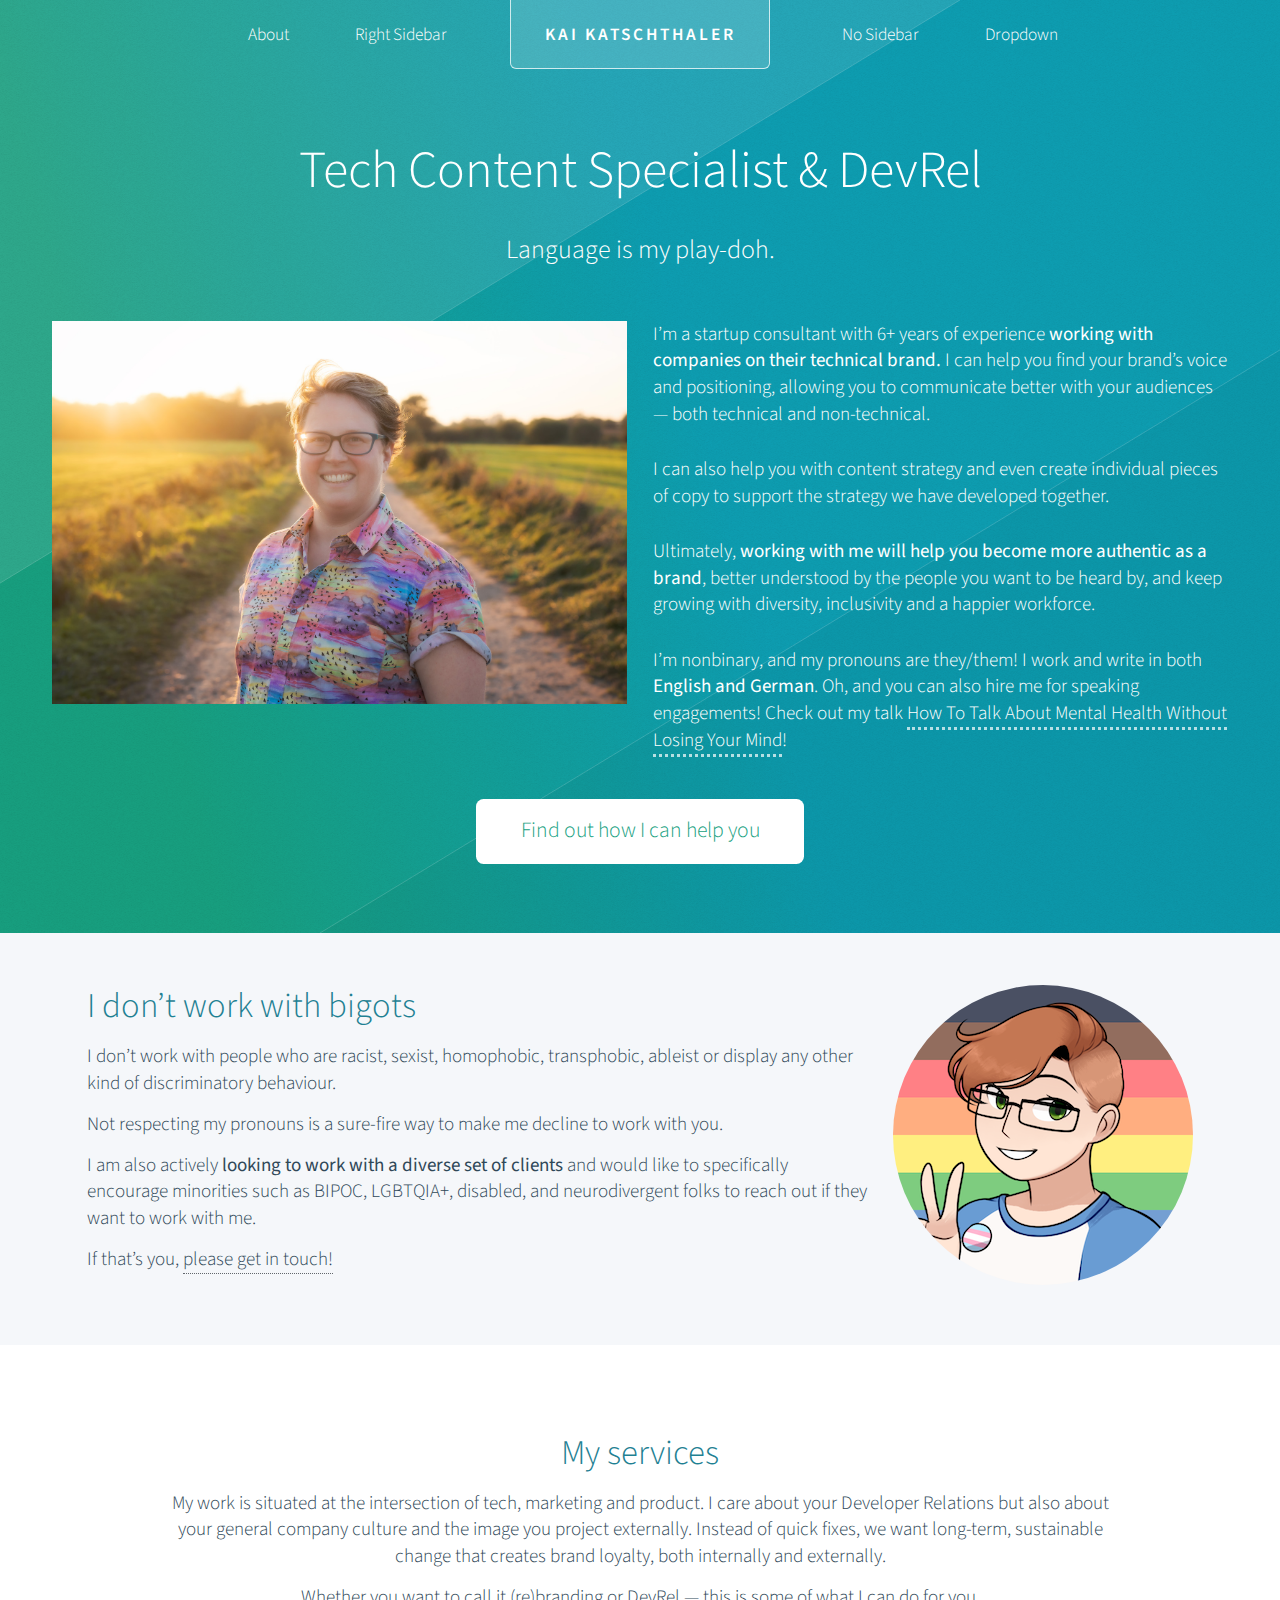
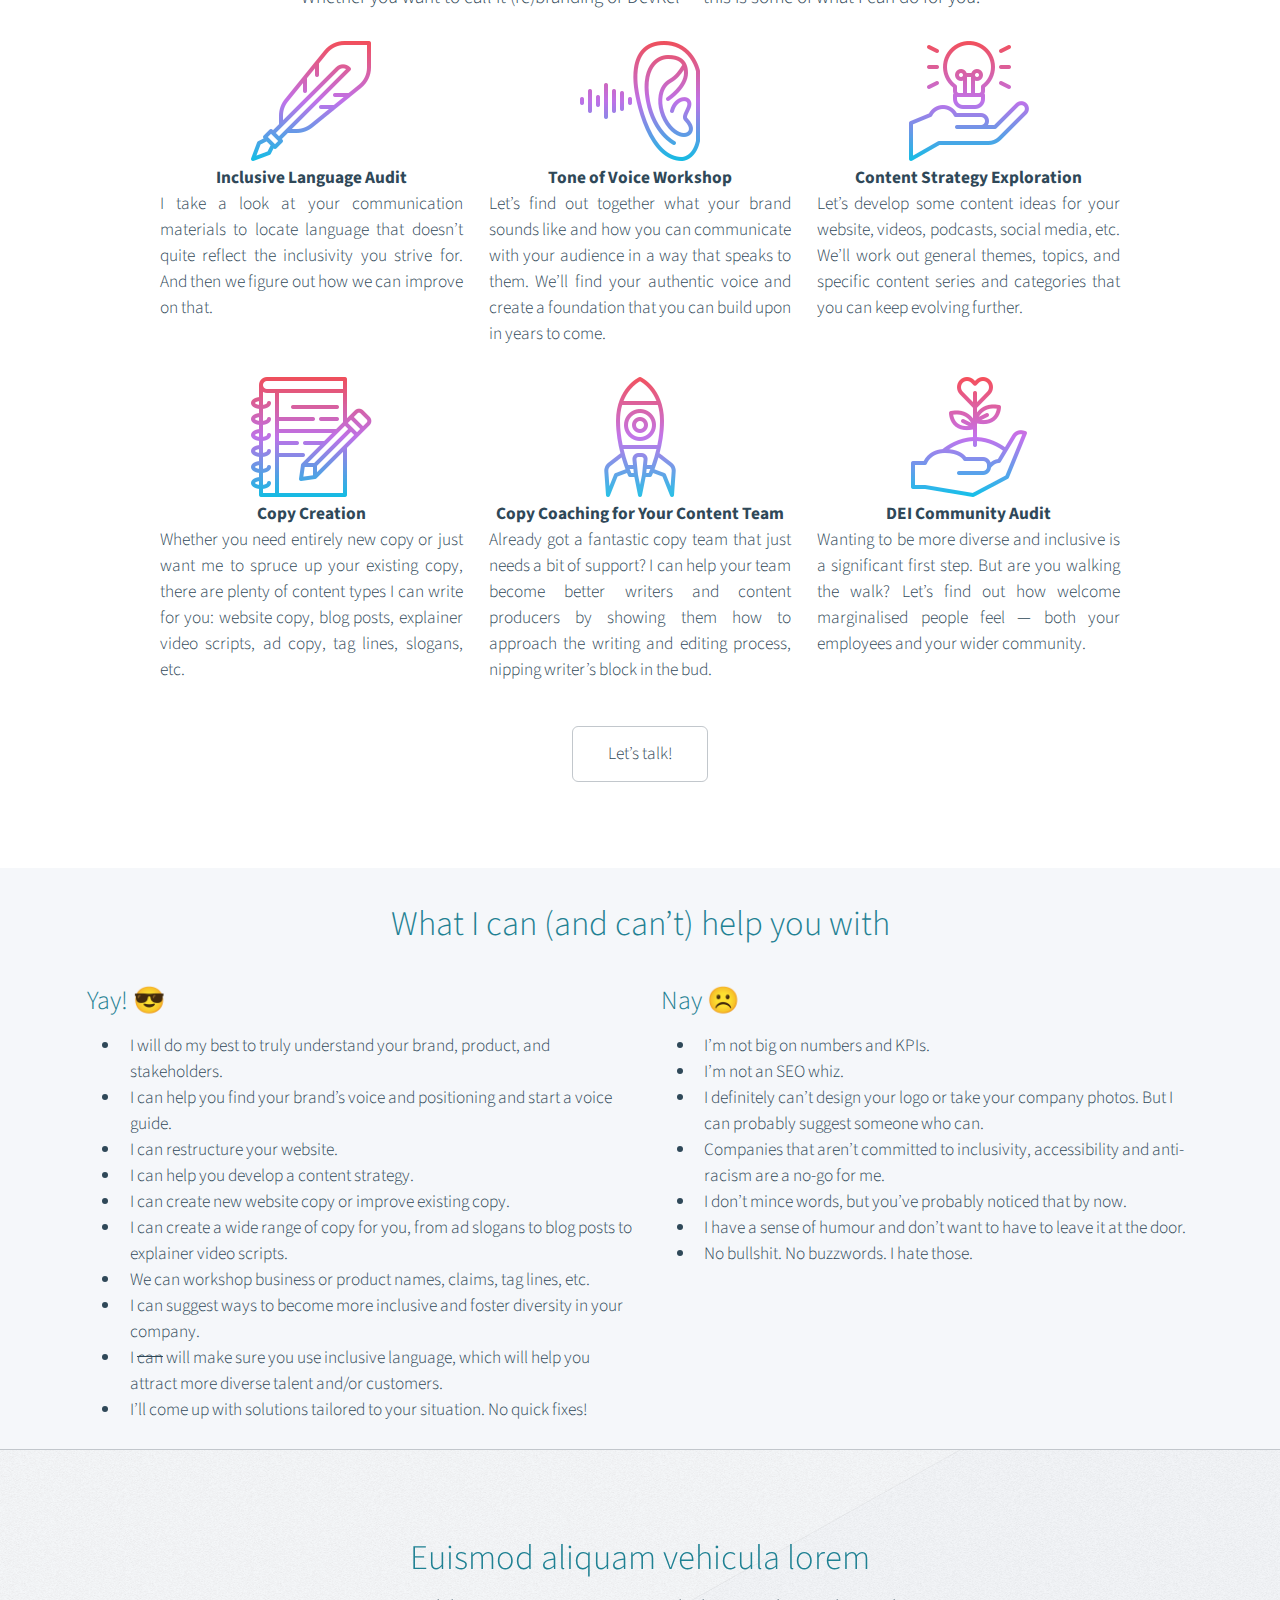
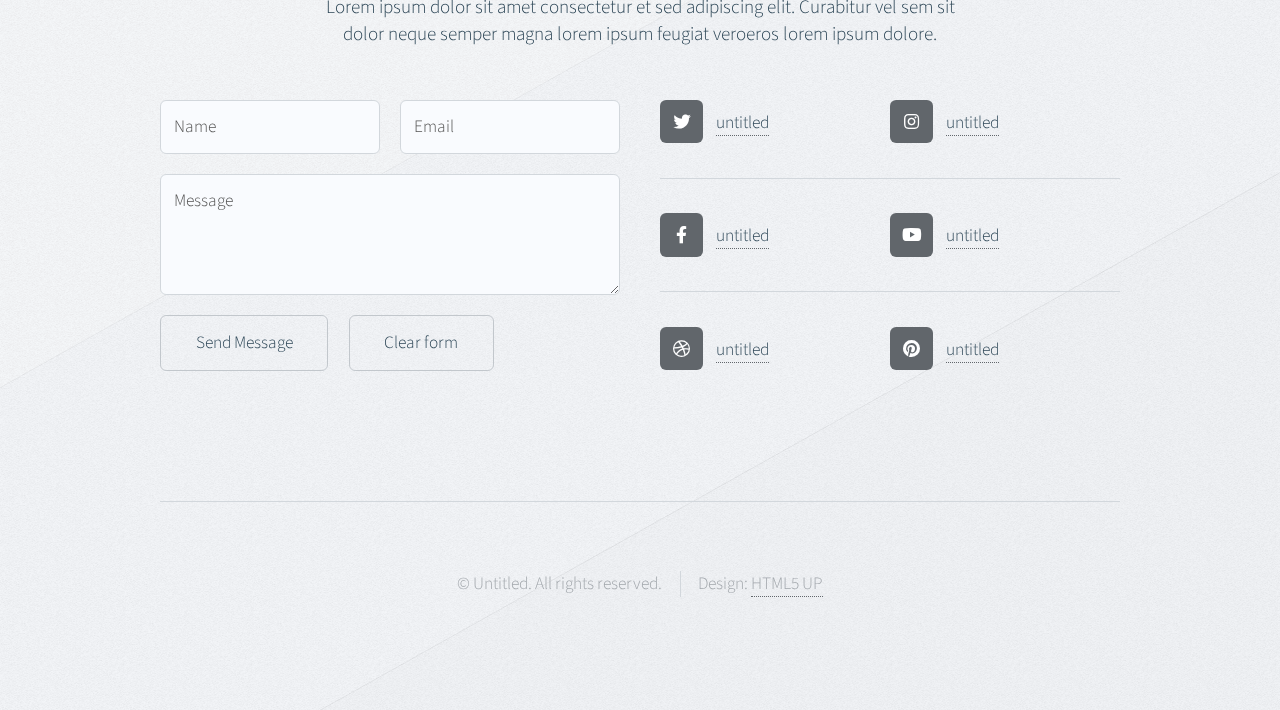
==== commit 9d2c7a9a: "Adds last content block on index" ====
--- a/index.html
+++ b/index.html
@@ -187,7 +187,43 @@
 						</ul>
 					</section>
 				</div>
-<!-- TODO add WHAT I CAN (AND CAN’T) HELP YOU WITH from Work with me page-->
+
+<!-- What I can and can’t do-->
+        <div class="services2">
+          <h2>What I can (and can’t) help you with</h2>
+          <div class="services2-flex">
+            <div class="services2-col1">
+              <h3>Yay! 😎</h3>
+              <ul>
+                <li>I will do my best to truly understand your brand, product, and stakeholders.</li>
+                <li>I can help you find your brand’s voice and positioning and start a voice guide.</li>
+                <li>I can restructure your website.</li>
+                <li>I can help you develop a content strategy.</li>
+                <li>I can create new website copy or improve existing copy.</li>
+                <li>I can create a wide range of copy for you, from ad slogans to blog posts to explainer video scripts.</li>
+                <li>We can workshop business or product names, claims, tag lines, etc.</li>
+                <li>I can suggest ways to become more inclusive and foster diversity in your company.</li>
+                <li>I <s>can</s> will make sure you use inclusive language, which will help you attract more diverse talent and/or customers.</li>
+                <li>I’ll come up with solutions tailored to your situation. No quick fixes!</li>
+              </ul>
+<!-- TODO check how to add emoji properly to html-->
+            </div>
+            <div class="services2-col2">
+              <h3>Nay ☹️</h3>
+              <ul>
+                <li>I’m not big on numbers and KPIs.</li>
+                <li>I’m not an SEO whiz.</li>
+                <li>I definitely can’t design your logo or take your company photos. But I can probably suggest someone who can.</li>
+                <li>Companies that aren’t committed to inclusivity, accessibility and anti-racism are a no-go for me.</li>
+                <li>I don’t mince words, but you’ve probably noticed that by now.</li>
+                <li>I have a sense of humour and don’t want to have to leave it at the door.</li>
+                <li>No bullshit. No buzzwords. I hate those.</li>
+                
+              </ul>
+
+            </div>
+          </div>
+        </div>
 			<!-- Footer -->
 				<div id="footer-wrapper">
 					<div id="footer" class="container">
--- a/assets/css/main.css
+++ b/assets/css/main.css
@@ -9,9 +9,11 @@
 :root {
   --gradient-1: #18A181;
   --gradient-2: #0E9FB3;
+
+  --testimonial-1: #18A181;
+  --testimonial-2: #1F8193;
+  --testimonial-pop: #0FC0B8;
 }
-
-/* TODO turn testimonial colours into variables, then change dark blue to main green to see what that looks like */
 
 html, body, div, span, applet, object,
 iframe, h1, h2, h3, h4, h5, h6, p, blockquote,
@@ -2465,6 +2467,7 @@
   }
 
 /* Services */
+  /* Services part 1 */
 
 .services-flexbox {
   display: flex;
@@ -2503,6 +2506,36 @@
   text-align: center;
   font-weight: bold;
 }
+  /* Services part 2 can and can’t */
+
+.services2 {
+  margin: 0 5em 0 5em;
+}
+
+.services2 > h2 {
+  text-align: center;
+  margin: 1em auto;
+}
+
+.services2 h3 {
+  margin-bottom: 0.5em;
+}
+
+.services2 ul {
+  margin-left: 1em;
+} 
+
+.services2-flex {
+  display: flex;
+  justify-content: space-evenly;
+  gap: 1.5em;
+}
+
+.services2-col1 {}
+
+.services2-col2 {}
+
+
 
 /* Promo */
 
@@ -2604,7 +2637,7 @@
 /* Testimonials */
 
 .testimonial-container {
-  background-color: #2F4858;
+  background-color: var(--testimonial-1);
   color: white;
   border-radius: 5px;
   padding: 16px;
@@ -2620,7 +2653,7 @@
 
 .testimonial img {
   border-radius: 50%;
-  border: 2px solid #18A181;
+  border: 2px solid var(--testimonial-pop);
   width: 15%;
 }
 
@@ -2641,7 +2674,8 @@
 
 .testimonial-container.alternate {
   /* border: 2px solid #0FC0B8; */
-  background-color: #1F8193;
+  background-color: var(--testimonial-2);
+  color: white;
 }
 
 @media (max-width: 500px) {
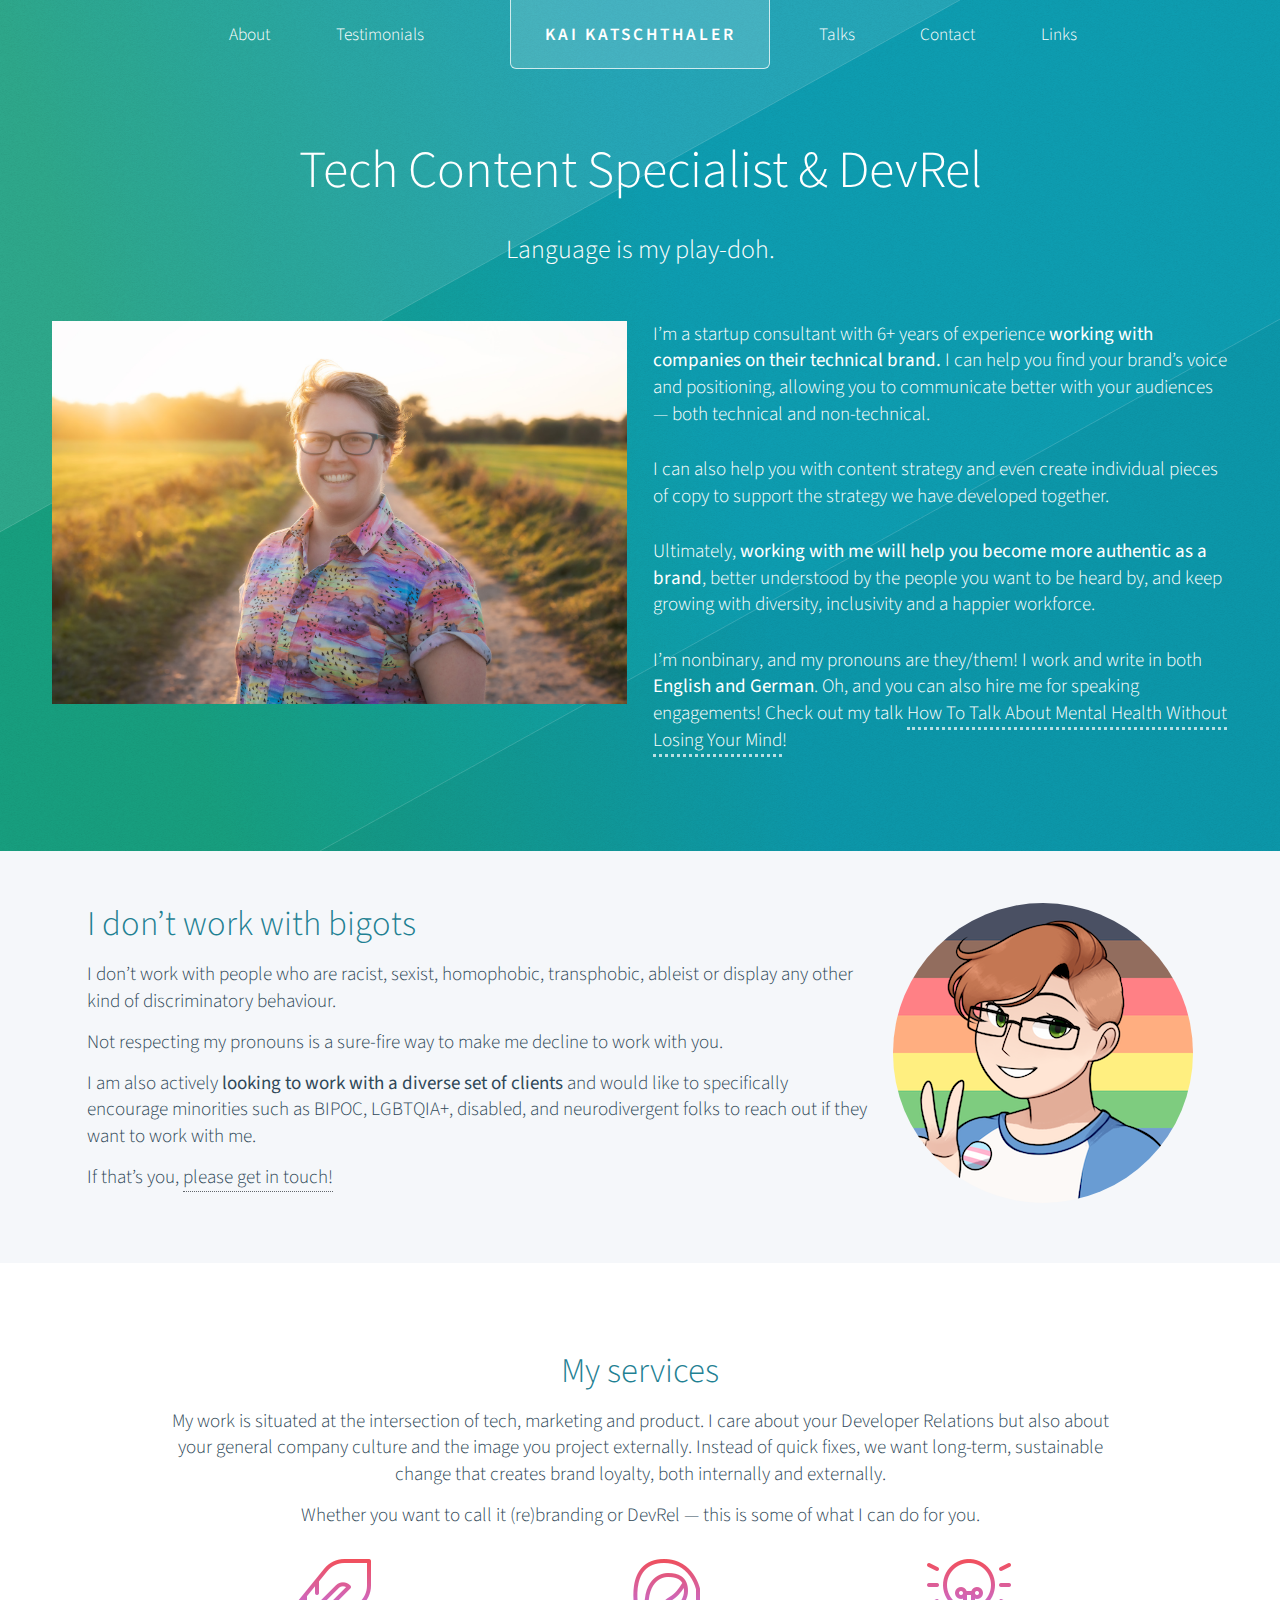
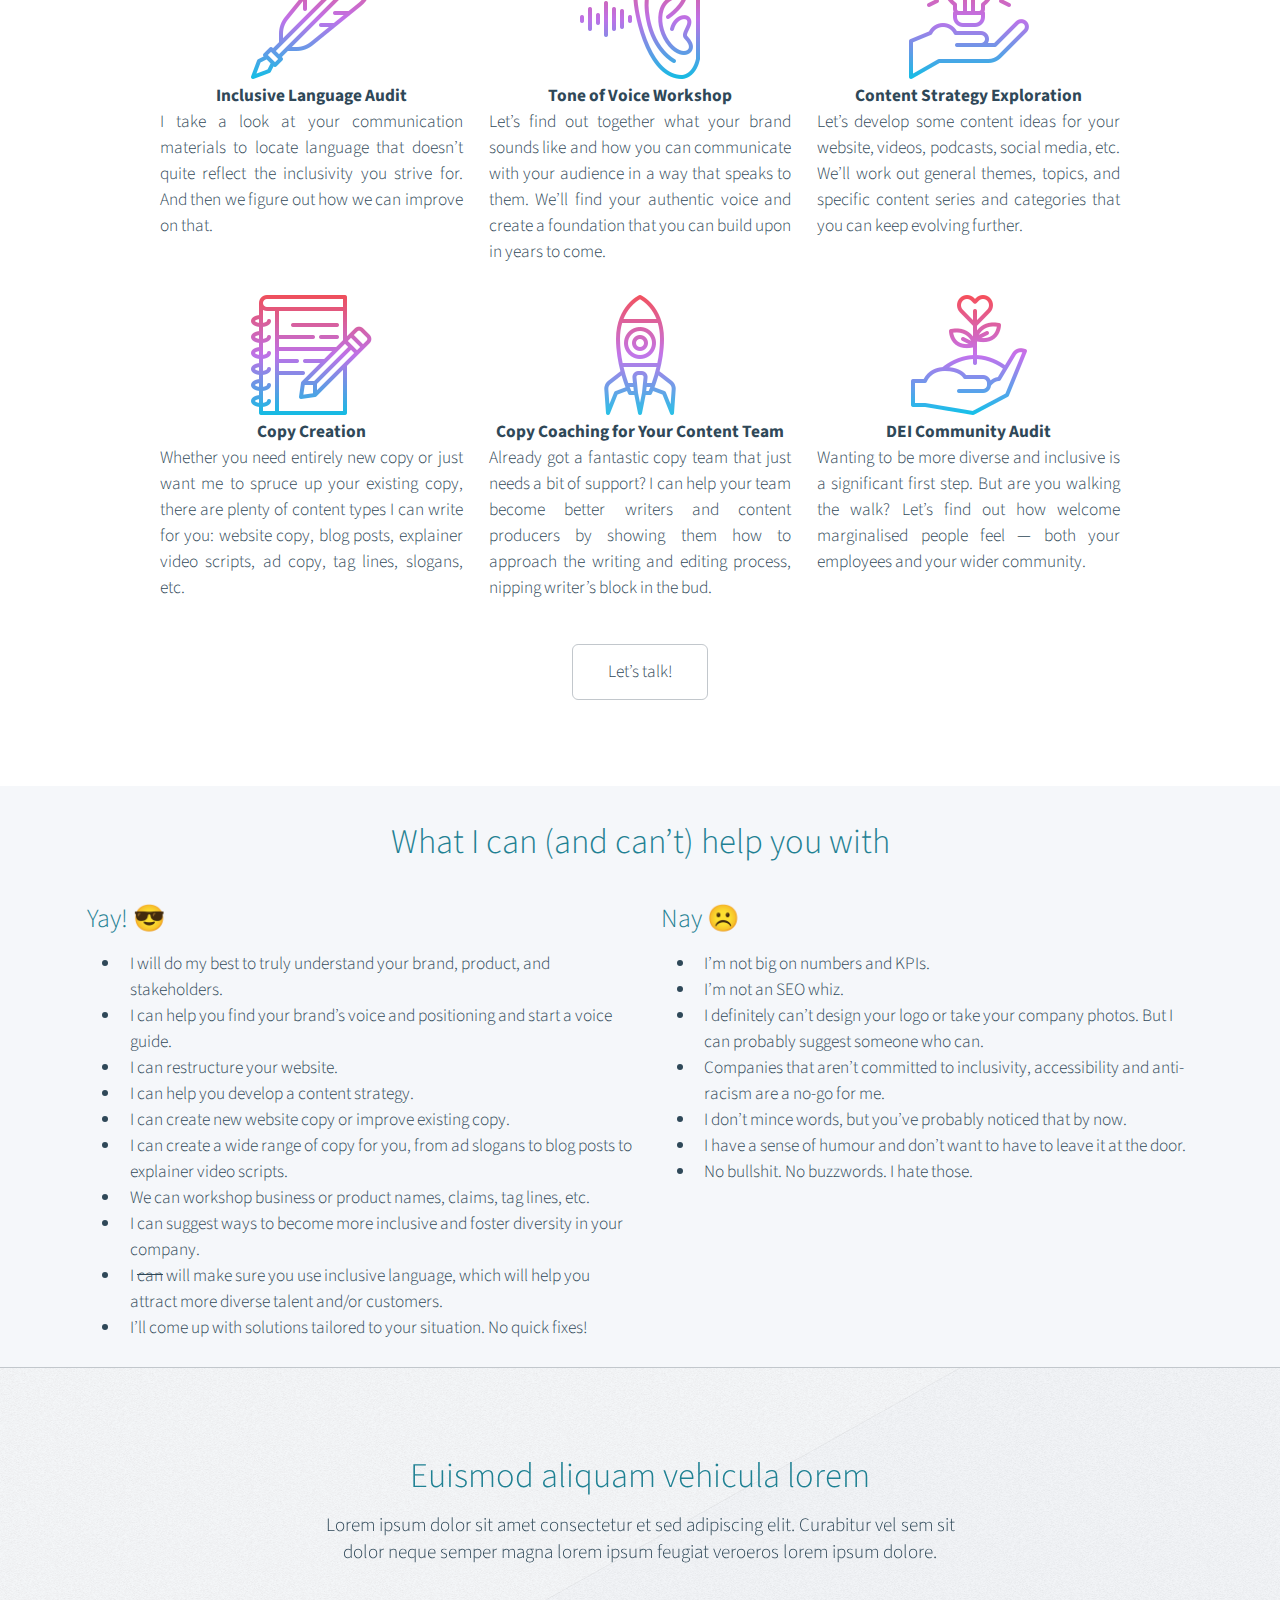
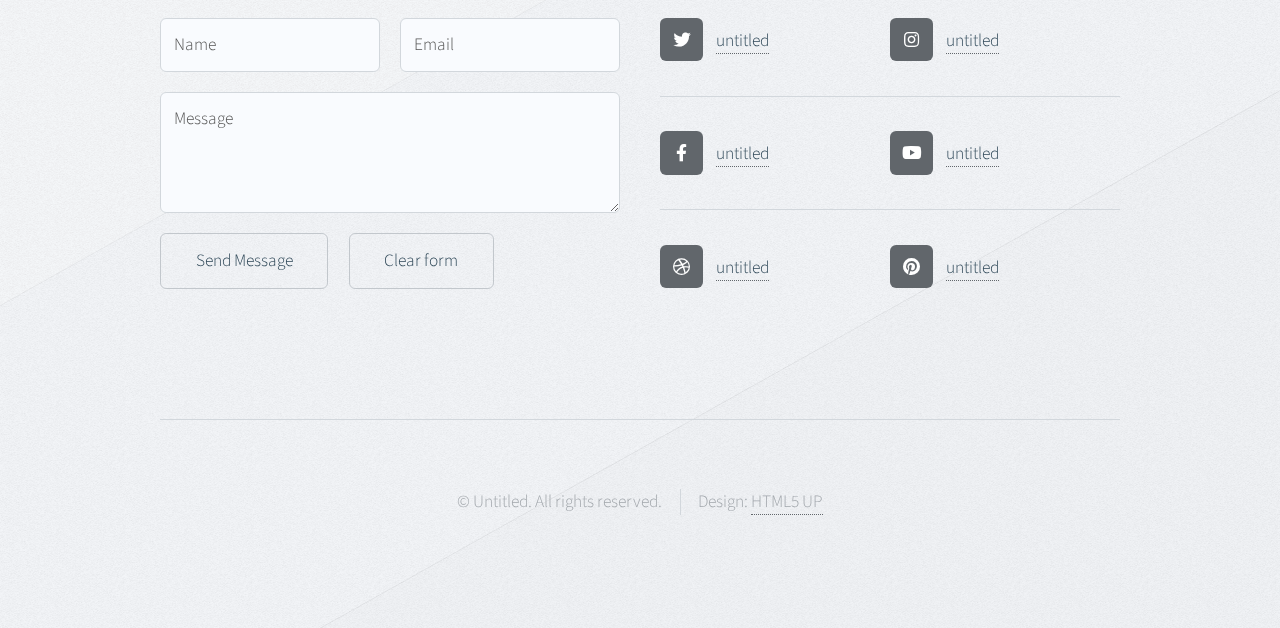
==== commit 3af14552: "fixes nav error" ====
--- a/index.html
+++ b/index.html
@@ -26,13 +26,15 @@
 							<nav id="nav">
 								<ul>
 									<li><a href="about.html">About</a></li>
-                  <li><a href="right-sidebar.html">Right Sidebar</a></li>
-									<li class="break"><a href="no-sidebar.html">No Sidebar</a></li>
+                  <li><a href="testimonials.html">Testimonials</a></li>
+									<li class="break"><a href="talks.html">Talks</a></li>
+                  <li><a href="#footer">Contact</a></li>
+                  
                   <li>
-										<a href="#">Dropdown</a>
+										<a href="#">Links</a>
 										<ul>
-											<li><a href="#">Lorem ipsum dolor</a></li>
-											<li><a href="#">Magna phasellus</a></li>
+											<li><a href="https://kai.grumpyduck.dev">My Résumé</a></li>
+											<li><a href="clients.html">My Clients</a></li>
 											<li><a href="#">Etiam dolore nisl</a></li>
 											<li>
 												<a href="#">Phasellus consequat</a>
@@ -77,9 +79,9 @@
 
                 </div>
               </div>
-							<ul class="actions">
+							<!-- <ul class="actions">
 								<li><a href="#" class="button">Find out how I can help you</a></li>
-							</ul>
+							</ul> -->
 						  </div>
             </section>
 
@@ -183,7 +185,7 @@
             </div>
 
 						<ul class="actions major">
-							<li><a href="#" class="button">Let’s talk!</a></li>
+							<li><a href="#footer" class="button">Let’s talk!</a></li>
 						</ul>
 					</section>
 				</div>
--- a/assets/css/main.css
+++ b/assets/css/main.css
@@ -2268,7 +2268,7 @@
 				#nav > ul > li:first-child {
 					margin-left: 0;
 				}
-
+/* FIXME get the space equal */
 				#nav > ul > li.break {
 					margin-left: 20em;
 				}
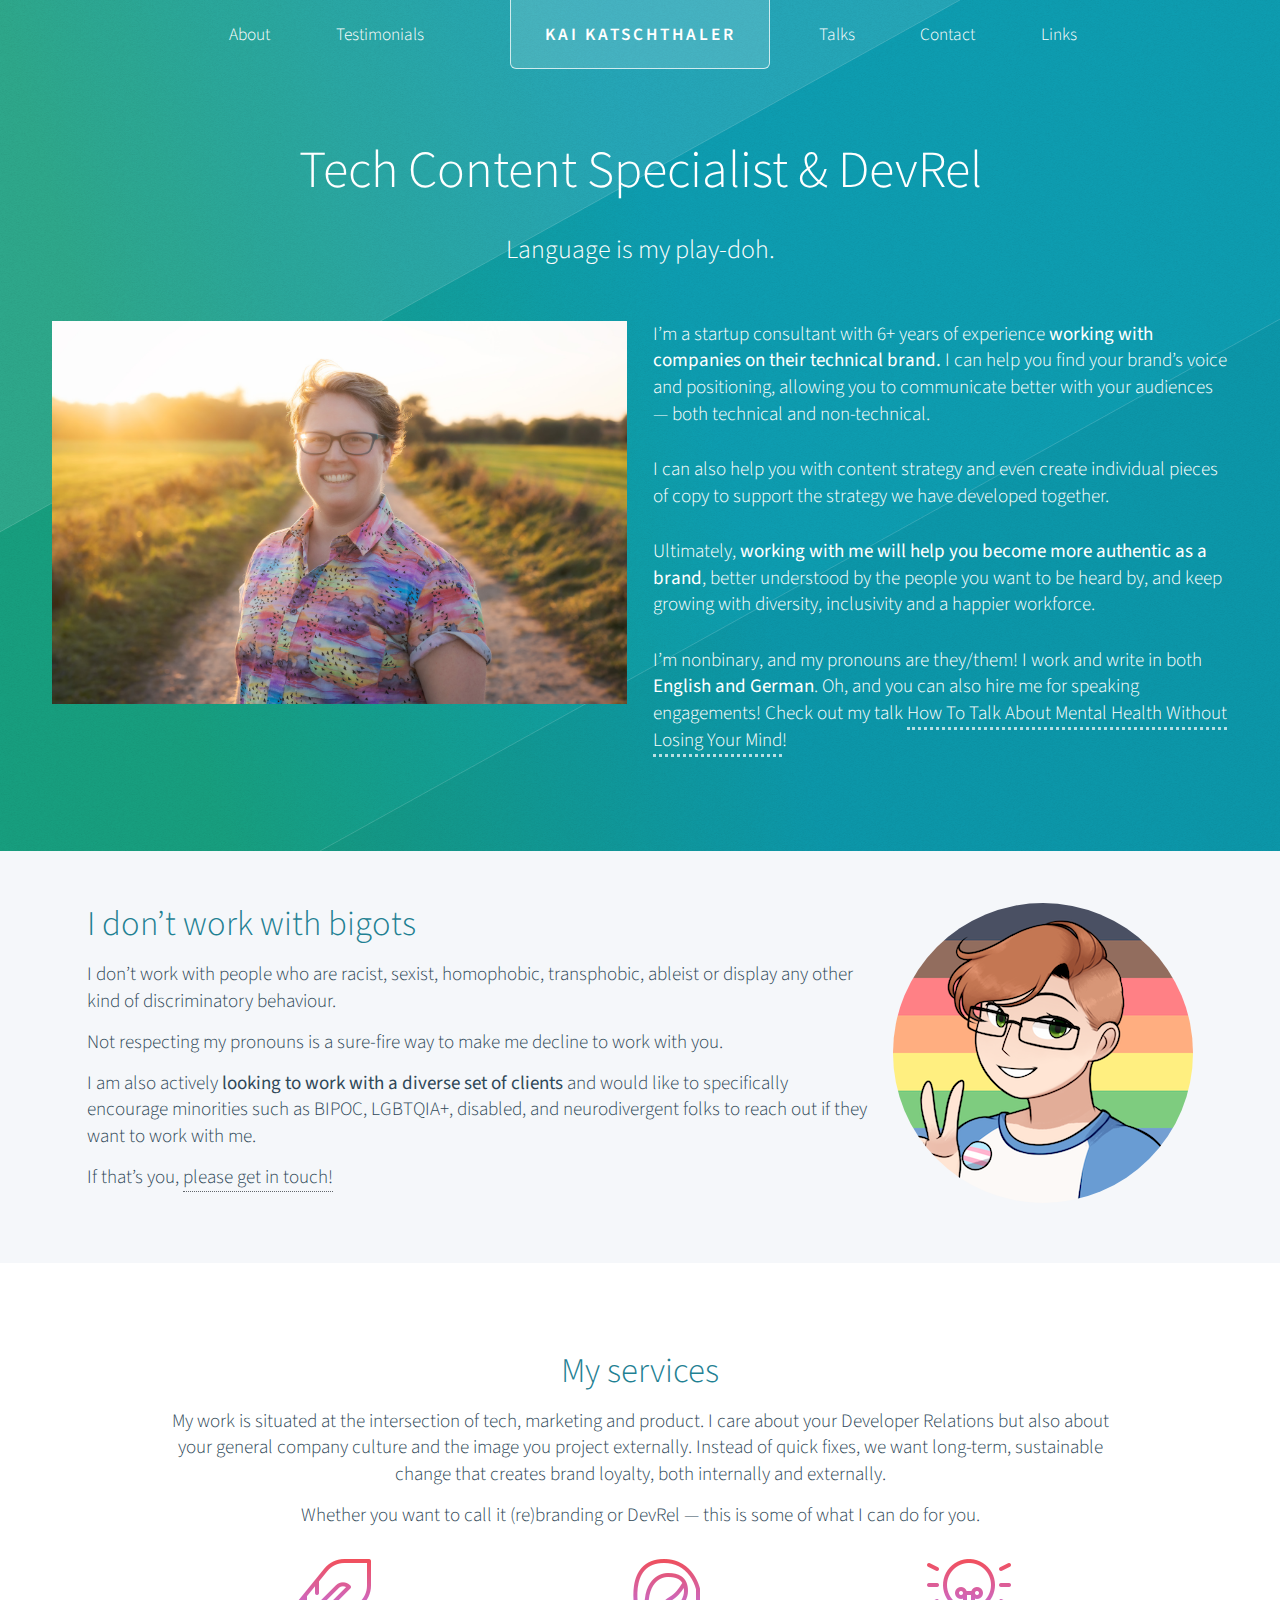
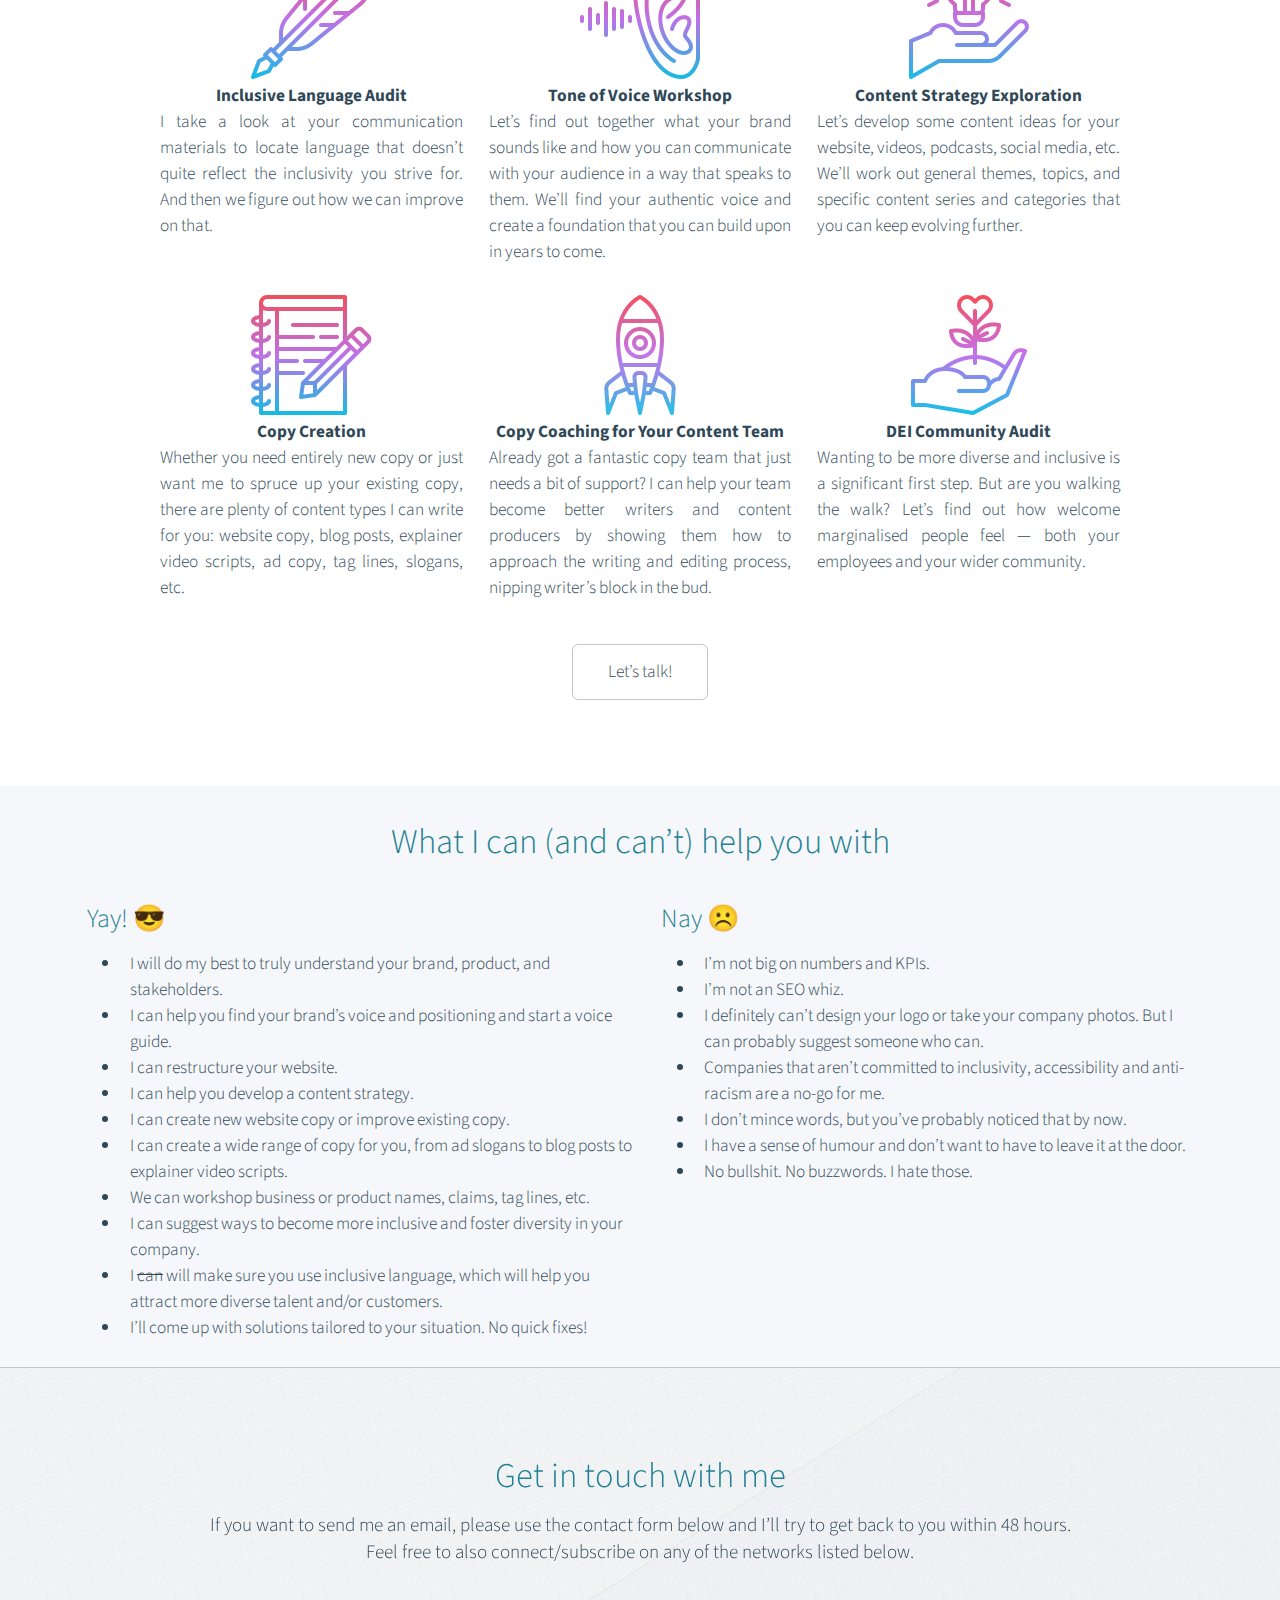
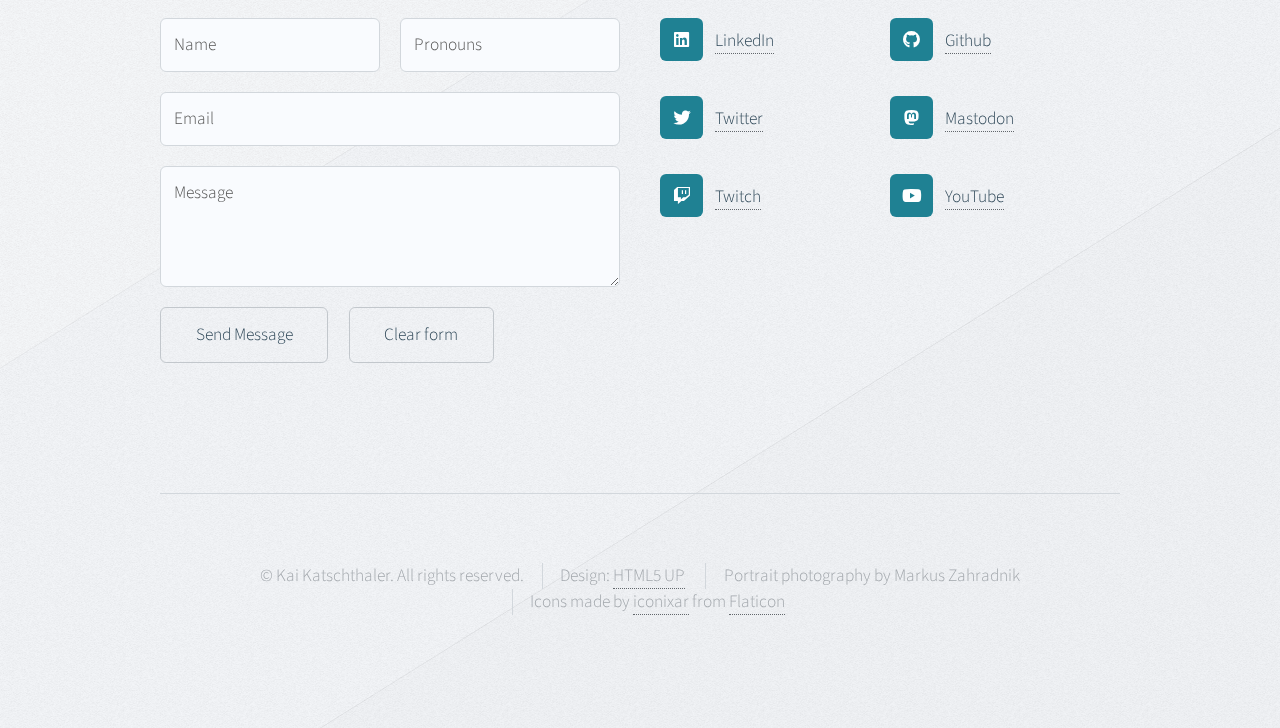
==== commit b4f58419: "changes footer, further battles with projects page" ====
--- a/index.html
+++ b/index.html
@@ -33,19 +33,9 @@
                   <li>
 										<a href="#">Links</a>
 										<ul>
-											<li><a href="https://kai.grumpyduck.dev">My Résumé</a></li>
-											<li><a href="clients.html">My Clients</a></li>
-											<li><a href="#">Etiam dolore nisl</a></li>
-											<li>
-												<a href="#">Phasellus consequat</a>
-												<ul>
-													<li><a href="#">Lorem ipsum dolor</a></li>
-													<li><a href="#">Phasellus consequat</a></li>
-													<li><a href="#">Magna phasellus</a></li>
-													<li><a href="#">Etiam dolore nisl</a></li>
-												</ul>
-											</li>
-											<li><a href="#">Veroeros feugiat</a></li>
+											<li><a href="./projects.html">Other projects</a></li>
+                      <li><a href="https://kai.grumpyduck.dev" target="_blank">My Résumé</a></li>
+											<li><a href="https://dev.to/thegrumpyenby" target="_blank">Dev.to Blog</a></li>
 										</ul>
 									</li>
 								</ul>
@@ -103,6 +93,7 @@
             </section>
         
 			<!-- Services 1st row -->
+      <!-- TODO media query small screens-->
 				<div class="wrapper">
 					<section class="container">
 						<header class="major">
@@ -191,6 +182,7 @@
 				</div>
 
 <!-- What I can and can’t do-->
+<!-- TODO media query small screens-->
         <div class="services2">
           <h2>What I can (and can’t) help you with</h2>
           <div class="services2-flex">
@@ -230,22 +222,27 @@
 				<div id="footer-wrapper">
 					<div id="footer" class="container">
 						<header class="major">
-							<h2>Euismod aliquam vehicula lorem</h2>
-							<p>Lorem ipsum dolor sit amet consectetur et sed adipiscing elit. Curabitur vel sem sit<br />
-							dolor neque semper magna lorem ipsum feugiat veroeros lorem ipsum dolore.</p>
+							<h2>Get in touch with me</h2>
+							<p>If you want to send me an email, please use the contact form below and I’ll try to get back to you within 48 hours. <br> Feel free to also connect/subscribe on any of the networks listed below.</p>
 						</header>
 						<div class="row">
 							<section class="col-6 col-12-narrower">
-								<form method="post" action="#">
-									<div class="row gtr-50">
+								<form method="post" action="https://formsubmit.co/776023502388009f6508685cbaaf35db">
+									<!-- TODO change link once site is live-->
+                  <input type="hidden" name="_next" value="https://katschthaler.com/thank-you.html">
+                  <input type="hidden" name="_autoresponse" value="Your message submitted at katschthaler.com">
+                  <div class="row gtr-50">
 										<div class="col-6 col-12-mobile">
-											<input name="name" placeholder="Name" type="text" />
-										</div>
-										<div class="col-6 col-12-mobile">
-											<input name="email" placeholder="Email" type="text" />
+											<input name="name" placeholder="Name" type="text" required />
+										</div>
+                    <div class="col-6 col-12-mobile">
+											<input name="pronouns" placeholder="Pronouns" type="text" required/>
 										</div>
 										<div class="col-12">
-											<textarea name="message" placeholder="Message"></textarea>
+											<input name="email" placeholder="Email" type="text" required />
+										</div>
+										<div class="col-12">
+											<textarea name="message" placeholder="Message" required></textarea>
 										</div>
 										<div class="col-12">
 											<ul class="actions">
@@ -259,14 +256,14 @@
 							<section class="col-6 col-12-narrower">
 								<div class="row gtr-0">
 									<ul class="divided icons col-6 col-12-mobile">
-										<li class="icon brands fa-twitter"><a href="#"><span class="extra">twitter.com/</span>untitled</a></li>
-										<li class="icon brands fa-facebook-f"><a href="#"><span class="extra">facebook.com/</span>untitled</a></li>
-										<li class="icon brands fa-dribbble"><a href="#"><span class="extra">dribbble.com/</span>untitled</a></li>
+										<li class="icon brands fa-linkedin"><a href="https://www.linkedin.com/in/kaikatschthaler" target="_blank">LinkedIn</a></li>
+                    <li class="icon brands fa-twitter"><a href="https://twitter.com/thegrumpyenby" target="_blank">Twitter</a></li>
+										<li class="icon brands fa-twitch"><a href="https://www.twitch.tv/thegrumpyenby" target="_blank">Twitch</a></li>
 									</ul>
 									<ul class="divided icons col-6 col-12-mobile">
-										<li class="icon brands fa-instagram"><a href="#"><span class="extra">instagram.com/</span>untitled</a></li>
-										<li class="icon brands fa-youtube"><a href="#"><span class="extra">youtube.com/</span>untitled</a></li>
-										<li class="icon brands fa-pinterest"><a href="#"><span class="extra">pinterest.com/</span>untitled</a></li>
+										<li class="icon brands fa-github"><a href="https://github.com/thegrumpyenby" target="_blank">Github</li>
+										<li class="icon brands fa-mastodon"><a href="https://queer.party/@thegrumpyenby" target="_blank">Mastodon</li>
+										<li class="icon brands fa-youtube"><a href="https://www.youtube.com/@thegrumpyenby" target="_blank">YouTube</a></li>
 									</ul>
 								</div>
 							</section>
@@ -274,7 +271,9 @@
 					</div>
 					<div id="copyright" class="container">
 						<ul class="menu">
-							<li>&copy; Untitled. All rights reserved.</li><li>Design: <a href="http://html5up.net">HTML5 UP</a></li>
+							<li>&copy; Kai Katschthaler. All rights reserved.</li><li>Design: <a href="http://html5up.net">HTML5 UP</a></li>
+              <li>Portrait photography by Markus Zahradnik</li>
+              <li>Icons made by <a href="https://www.flaticon.com/authors/iconixar" target="_blank">iconixar</a> from <a href="https://www.flaticon.com" target="_blank">Flaticon</a></li>
 						</ul>
 					</div>
 				</div>
@@ -288,6 +287,7 @@
 			<script src="assets/js/breakpoints.min.js"></script>
 			<script src="assets/js/util.js"></script>
 			<script src="assets/js/main.js"></script>
+      <script src="assets/js/slideshow.js"></script>
 
 	</body>
 </html>--- a/assets/css/main.css
+++ b/assets/css/main.css
@@ -136,6 +136,7 @@
 	h2 {
 		font-size: 2em;
 		line-height: 1.25em;
+    text-align: center;
 	}
 
 	h3 {
@@ -1852,6 +1853,67 @@
         white-space: pre-wrap;
       }
 
+/* Slideshow */
+
+  .slideshow-container {
+    max-width: 1000px;
+    position: relative;
+    margin: auto;
+  }
+
+  .mySlides {
+    display: none;
+  }
+
+  .prev, .next {
+    cursor: pointer;
+    position: absolute;
+    top: 50%;
+    width: auto;
+    margin-top: -22px;
+    padding: 16px;
+    color: white;
+    font-weight: bold;
+    font-size: 18px;
+    transition: 0.6s ease;
+    border-radius: 0 3px 3px 0;
+    user-select: none;
+  }
+  
+  .next {
+    right: 0;
+    border-radius: 3px 0 0 3px;
+  }
+
+  .prev:hover, .next:hover {
+    background-color: rgba(0,0,0,0.8);
+  }
+  
+  .dot {
+    cursor: pointer;
+    height: 15px;
+    width: 15px;
+    margin: 0 2px;
+    background-color: #1F819395;
+    border-radius: 50%;
+    display: inline-block;
+    transition: background-color 0.6s ease;
+  }
+
+  .active, .dot:hover {
+    background-color: #1F8193;
+  }
+
+  .text {
+    color: #f2f2f2;
+    background-color: #00000060;
+    font-size: 15px;
+    padding: 8px 12px;
+    position: absolute;
+    bottom: 8px;
+    width: 100%;
+    text-align: center;
+  }
 
 
 /* List */
@@ -1904,9 +1966,9 @@
 	}
 
 		ul.divided li {
-			border-top: solid 1px #d2d7dc;
-			padding-top: 2em;
-			margin-top: 2em;
+			/* border-top: solid 1px #d2d7dc; */
+			padding-top: 1em;
+			margin-top: 1em;
 			padding-left: 0;
 		}
 
@@ -1930,13 +1992,13 @@
 			ul.icons li:before {
 				display: inline-block;
 				color: #fff;
-				background: #61666b;
+				background: #1F8193;
 				width: 2.5em;
 				height: 2.5em;
 				border-radius: 0.35em;
 				text-align: center;
 				line-height: 2.5em;
-				margin-right: 0.75em;
+				margin-right: 0.7em;
 			}
 
 /* Menu */
@@ -2128,7 +2190,7 @@
 		position: relative;
 		background: #fff;
 		overflow-x: hidden;
-		padding: 6em 0 6em 0;
+		padding: 3em 0 3em 0;
 	}
 
 	.image-wrapper {
@@ -2268,7 +2330,6 @@
 				#nav > ul > li:first-child {
 					margin-left: 0;
 				}
-/* FIXME get the space equal */
 				#nav > ul > li.break {
 					margin-left: 20em;
 				}
@@ -2343,6 +2404,10 @@
 
   .flex-left {
     flex-basis: 100%;
+  }
+
+  .flex-left h2 {
+    text-align: left;
   }
 
   .flex-left img {
@@ -2535,7 +2600,73 @@
 
 .services2-col2 {}
 
-
+/* Talks and Public Speaking */
+
+.article-centered {
+  margin-left: 5em;
+  margin-right: 5em;
+}
+
+#events li {
+  list-style: none;
+  line-height: 1.8em;
+}
+
+#events span a {
+  border-bottom: none;
+}
+
+#events span a:hover {
+  color: #FFC75E;
+}
+
+#events span {
+  display: inline;
+  border: 1px solid #0E9FB3;
+  background-color: #0E9FB3;
+  color: white;
+  border-radius: 0.35em;
+  padding: 0.1em 0.25em 0.1em 0.25em;
+  vertical-align: top;
+  margin-left: 0.7em;
+}
+
+.talks, .projects {
+  display: flex;
+  justify-content: space-between;
+  flex-wrap: wrap;
+  width: 100%;
+  margin-top: 1.5em;
+  gap: 1.5em;
+}
+
+.talk-video, .project-video {
+  flex: 1;
+  min-width: 45%;
+  display: flex;
+  flex-direction: column;
+  justify-content: space-between;
+  align-items: flex-start;
+  margin-top: 1.5em;
+}
+
+.talk-video p, .project-video p {
+  margin-bottom: 0.8em;
+  font-weight: 400;
+}
+
+.talk-video img, .project-video img {
+  width: 100%;
+}
+
+.talk-section {
+  margin-top: 3em;
+
+}
+
+.talk-video a, .project-video a {
+  border-bottom: none;
+}
 
 /* Promo */
 
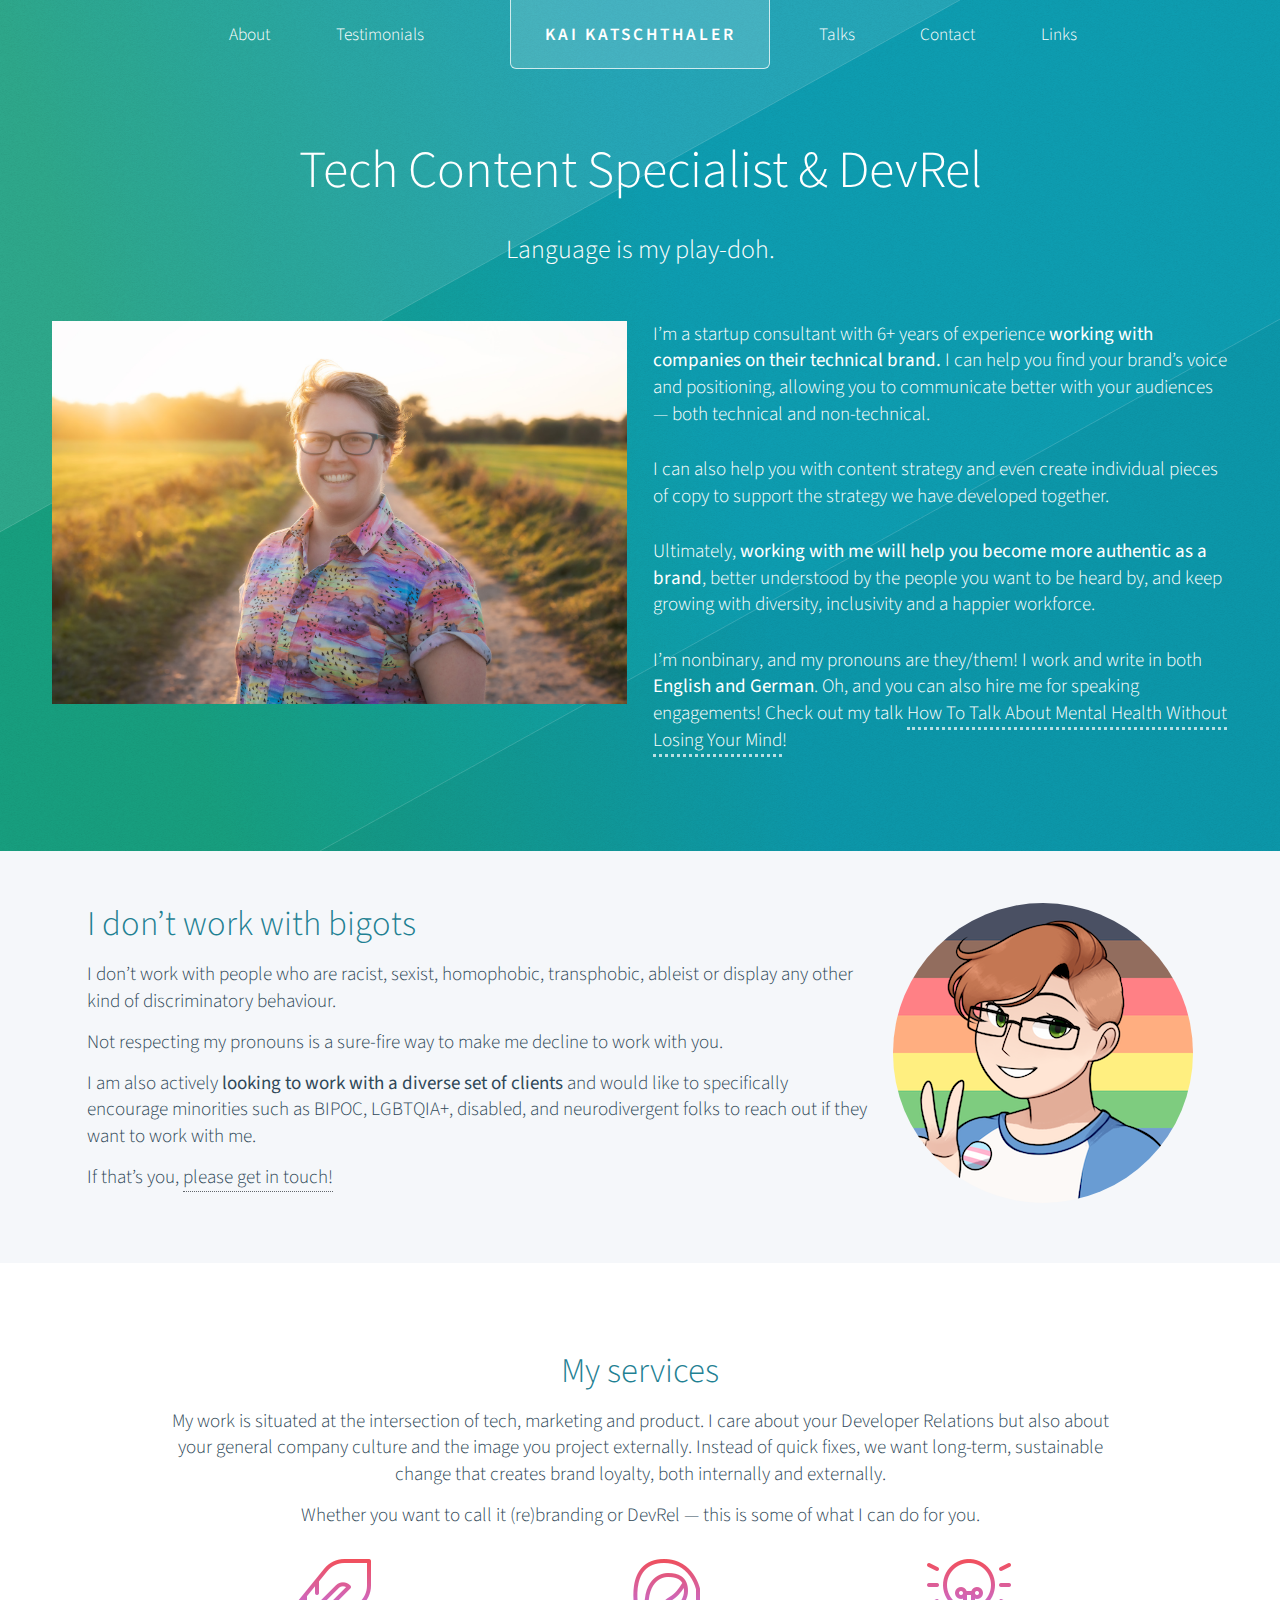
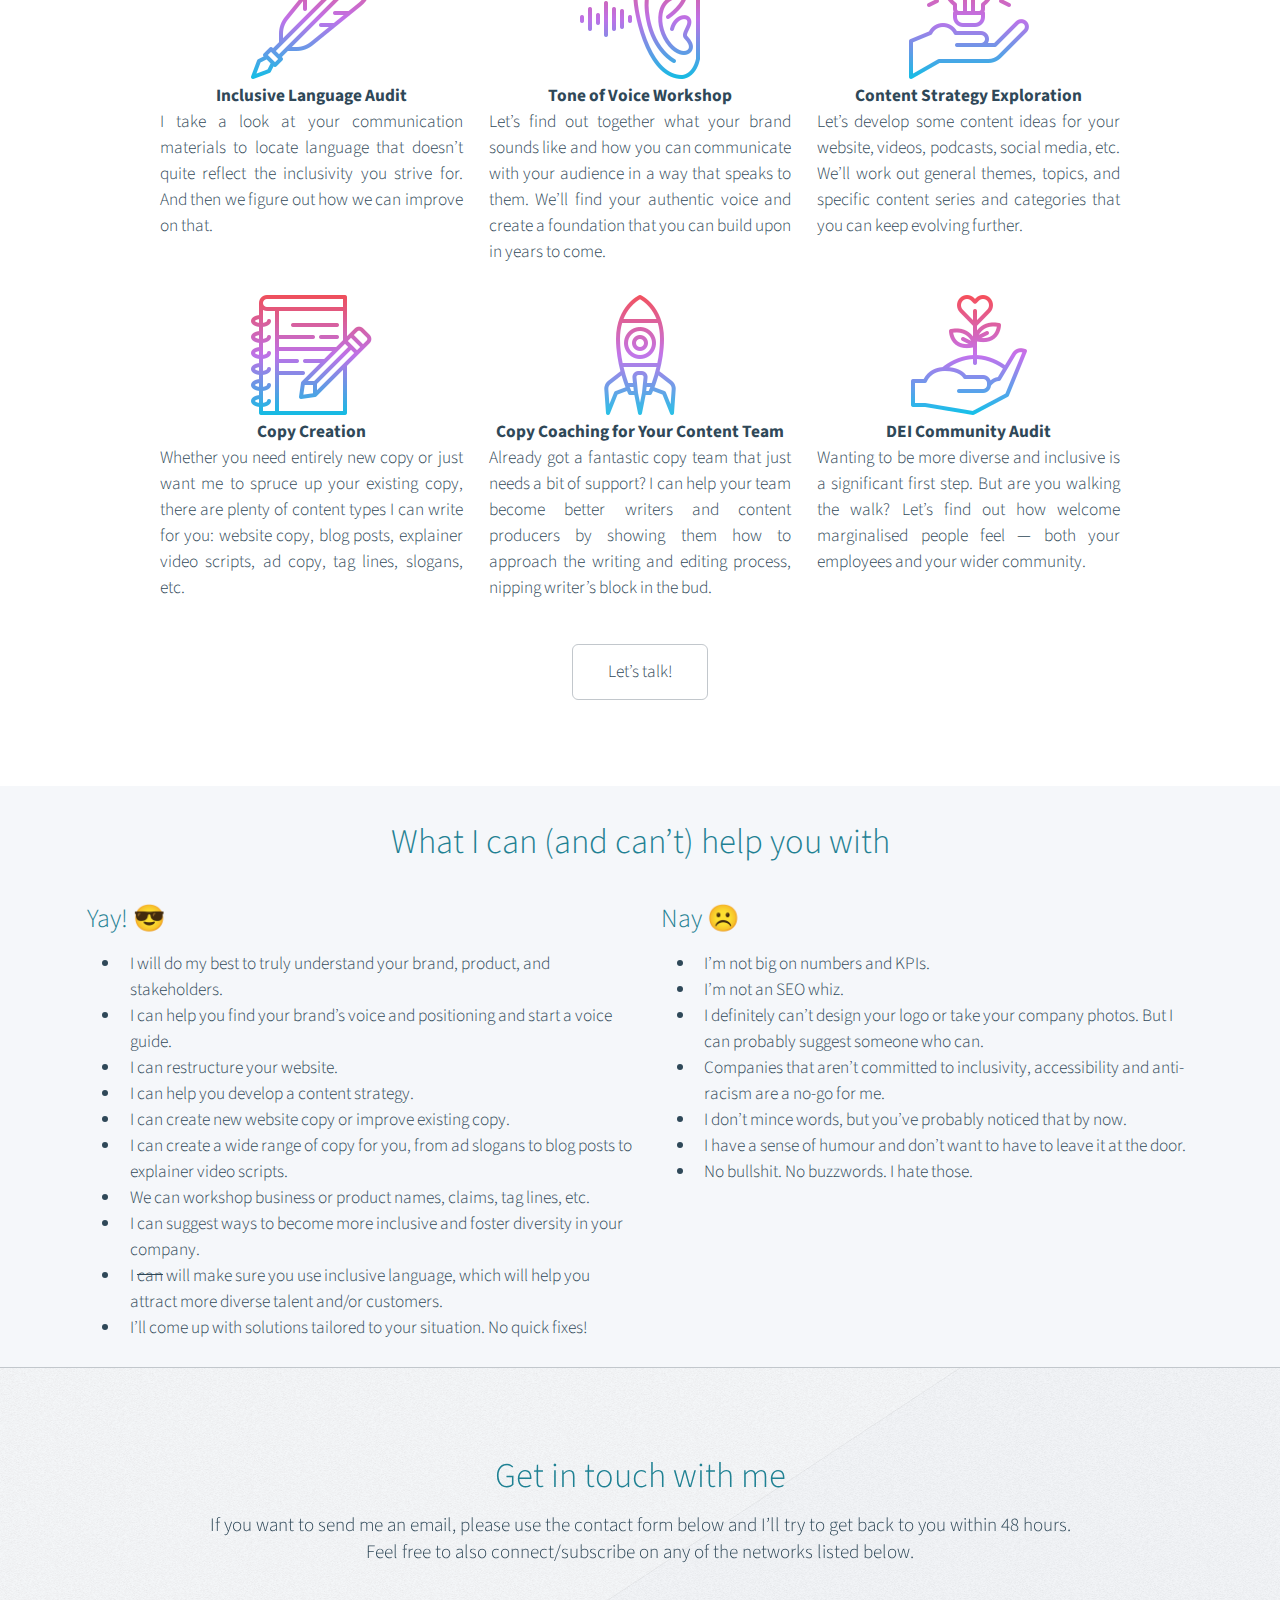
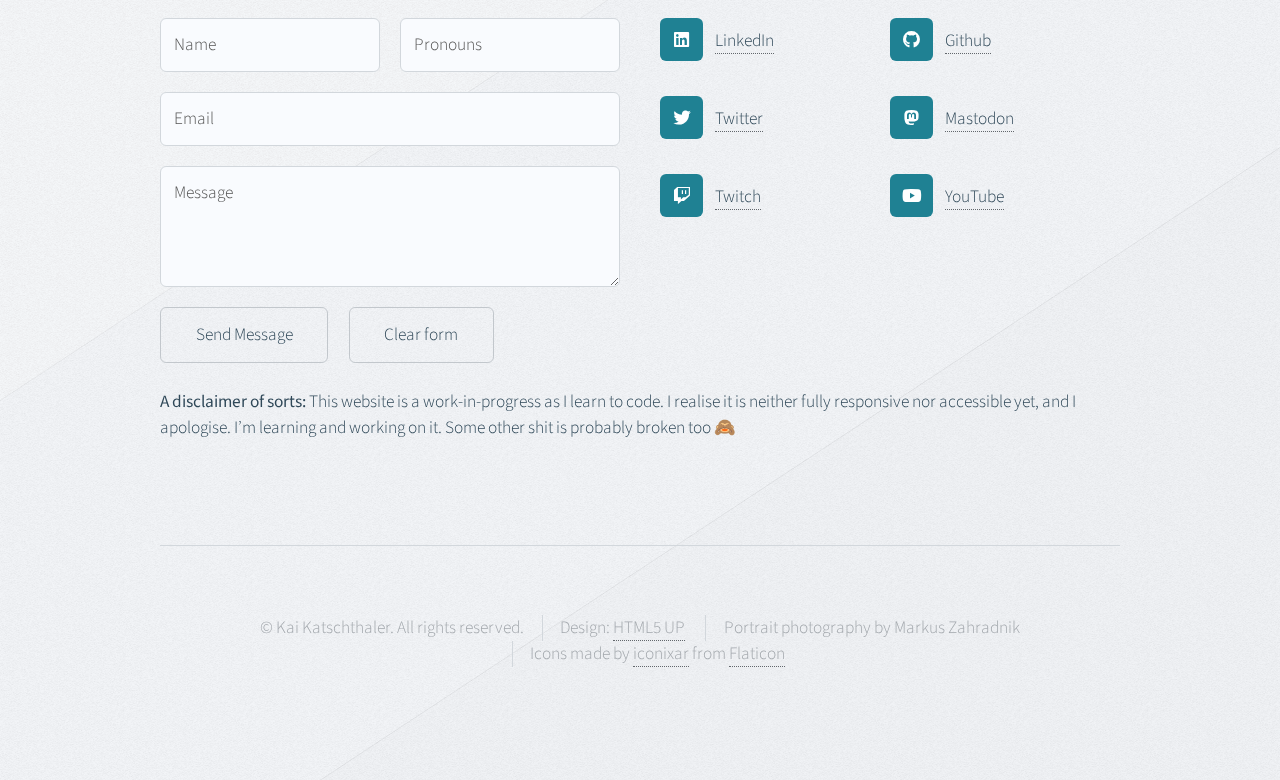
==== commit d8a4d0b8: "updates readme, minor fixes" ====
--- a/index.html
+++ b/index.html
@@ -200,7 +200,6 @@
                 <li>I <s>can</s> will make sure you use inclusive language, which will help you attract more diverse talent and/or customers.</li>
                 <li>I’ll come up with solutions tailored to your situation. No quick fixes!</li>
               </ul>
-<!-- TODO check how to add emoji properly to html-->
             </div>
             <div class="services2-col2">
               <h3>Nay ☹️</h3>
@@ -228,7 +227,6 @@
 						<div class="row">
 							<section class="col-6 col-12-narrower">
 								<form method="post" action="https://formsubmit.co/776023502388009f6508685cbaaf35db">
-									<!-- TODO change link once site is live-->
                   <input type="hidden" name="_next" value="https://katschthaler.com/thank-you.html">
                   <input type="hidden" name="_autoresponse" value="Your message submitted at katschthaler.com">
                   <div class="row gtr-50">
@@ -268,6 +266,7 @@
 								</div>
 							</section>
 						</div>
+            <p><strong>A disclaimer of sorts: </strong>This website is a work-in-progress as I learn to code. I realise it is neither fully responsive nor accessible yet, and I apologise. I’m learning and working on it. Some other shit is probably broken too 🙈</p>
 					</div>
 					<div id="copyright" class="container">
 						<ul class="menu">
--- a/assets/css/main.css
+++ b/assets/css/main.css
@@ -1856,7 +1856,7 @@
 /* Slideshow */
 
   .slideshow-container {
-    max-width: 1000px;
+    max-width: 70em;
     position: relative;
     margin: auto;
   }
@@ -2645,8 +2645,7 @@
   min-width: 45%;
   display: flex;
   flex-direction: column;
-  justify-content: space-between;
-  align-items: flex-start;
+  justify-content: flex-start;
   margin-top: 1.5em;
 }
 
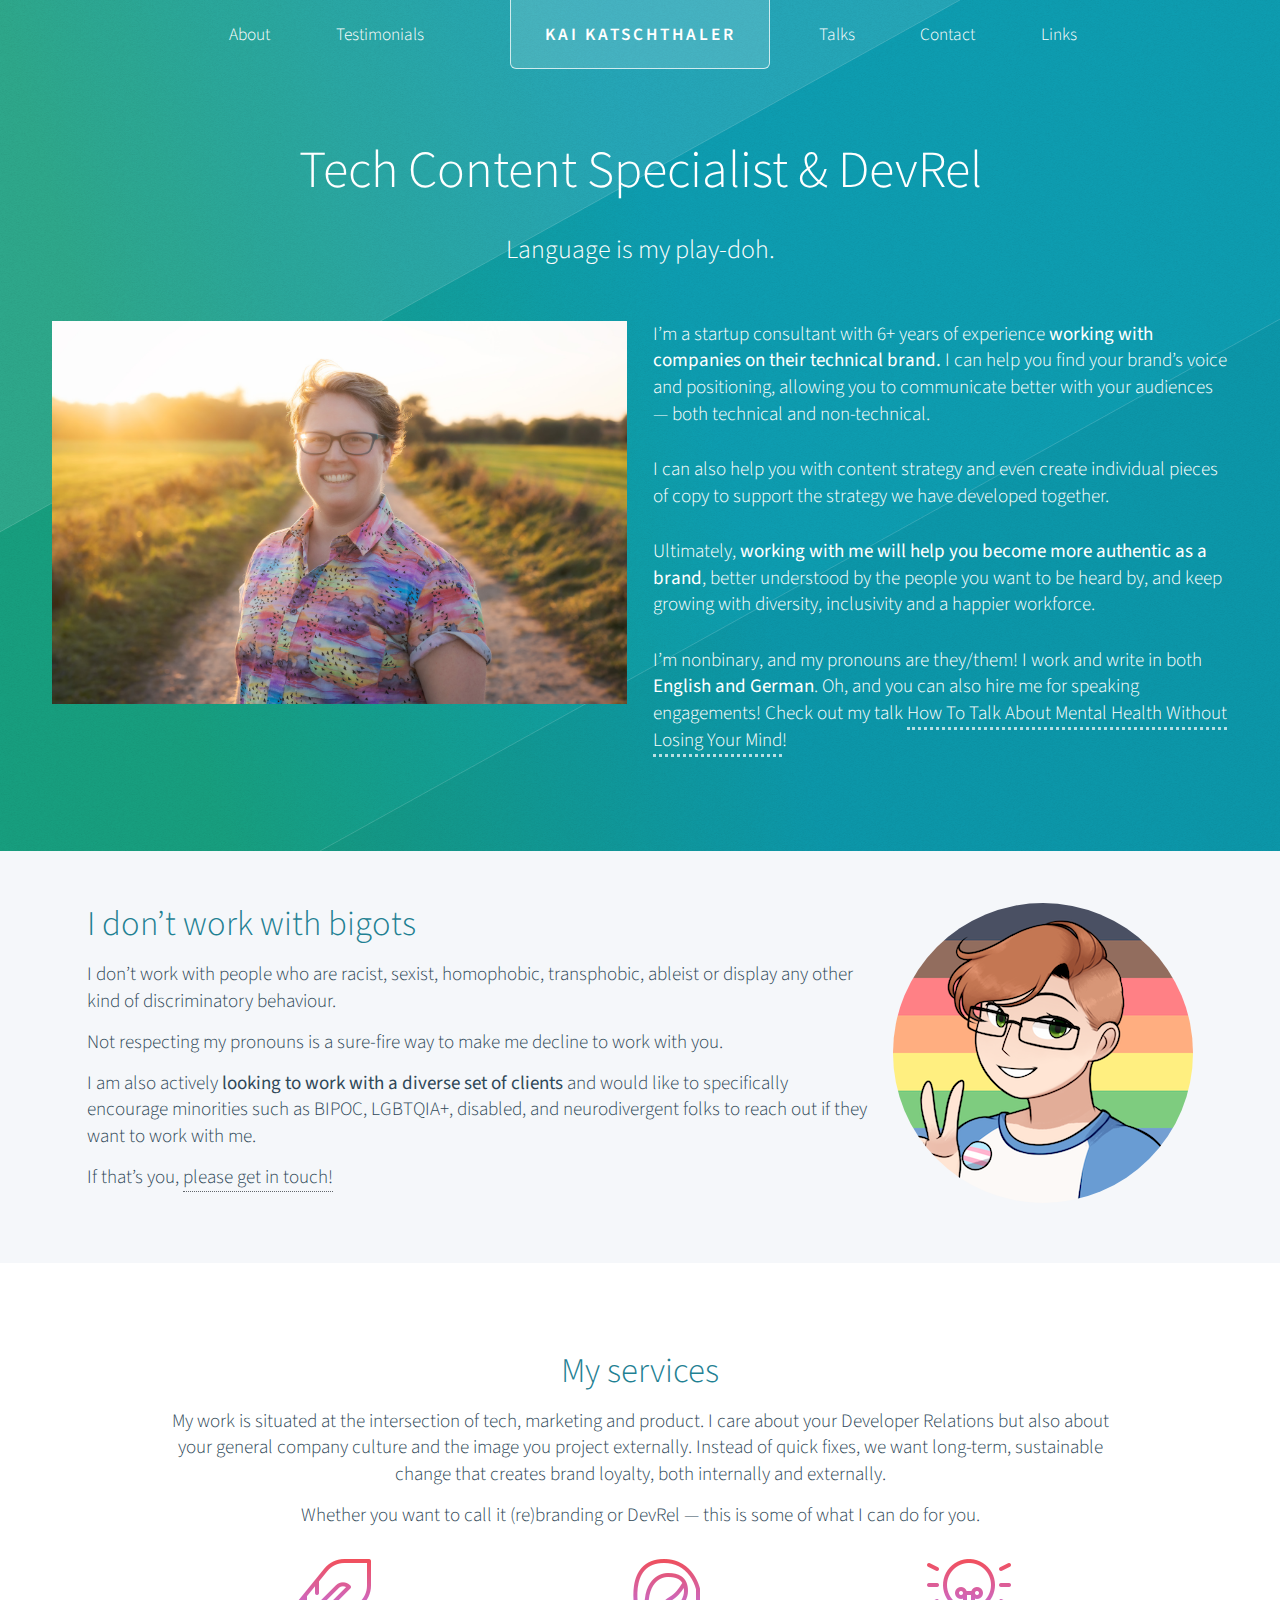
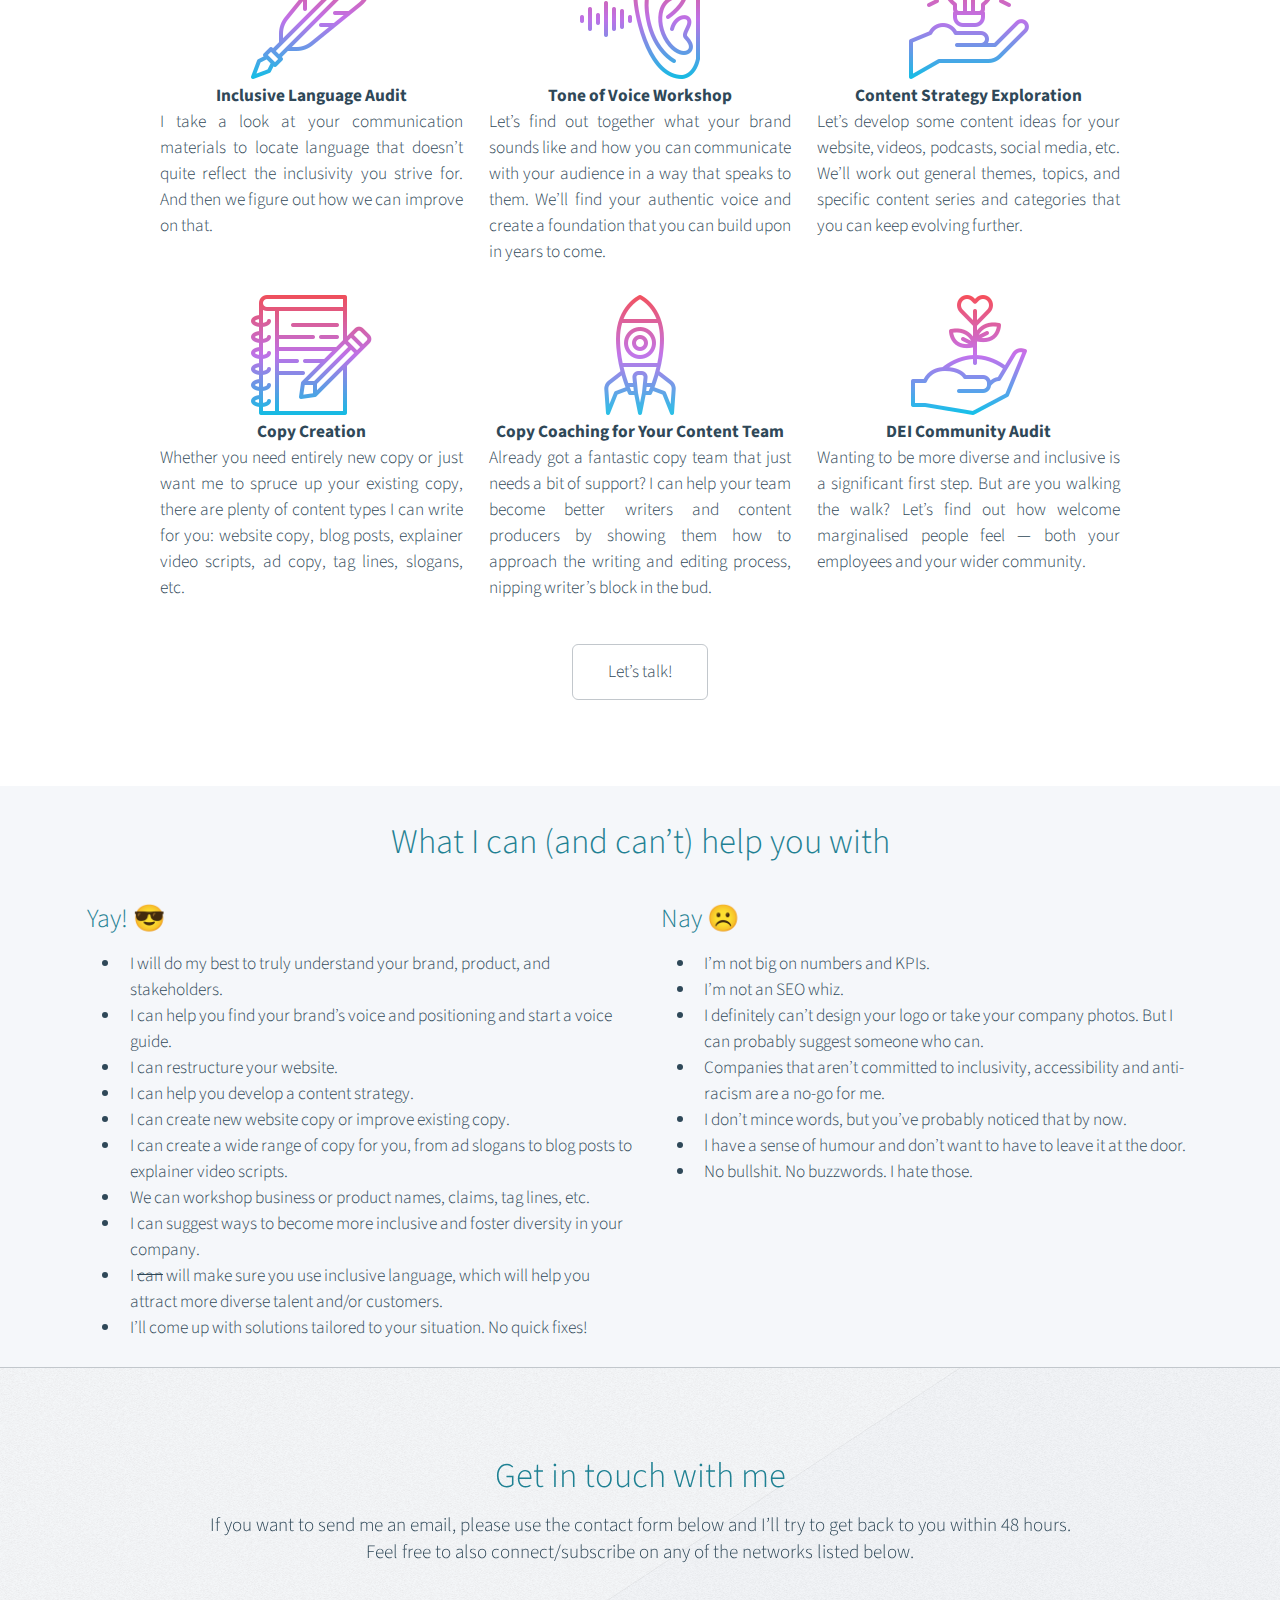
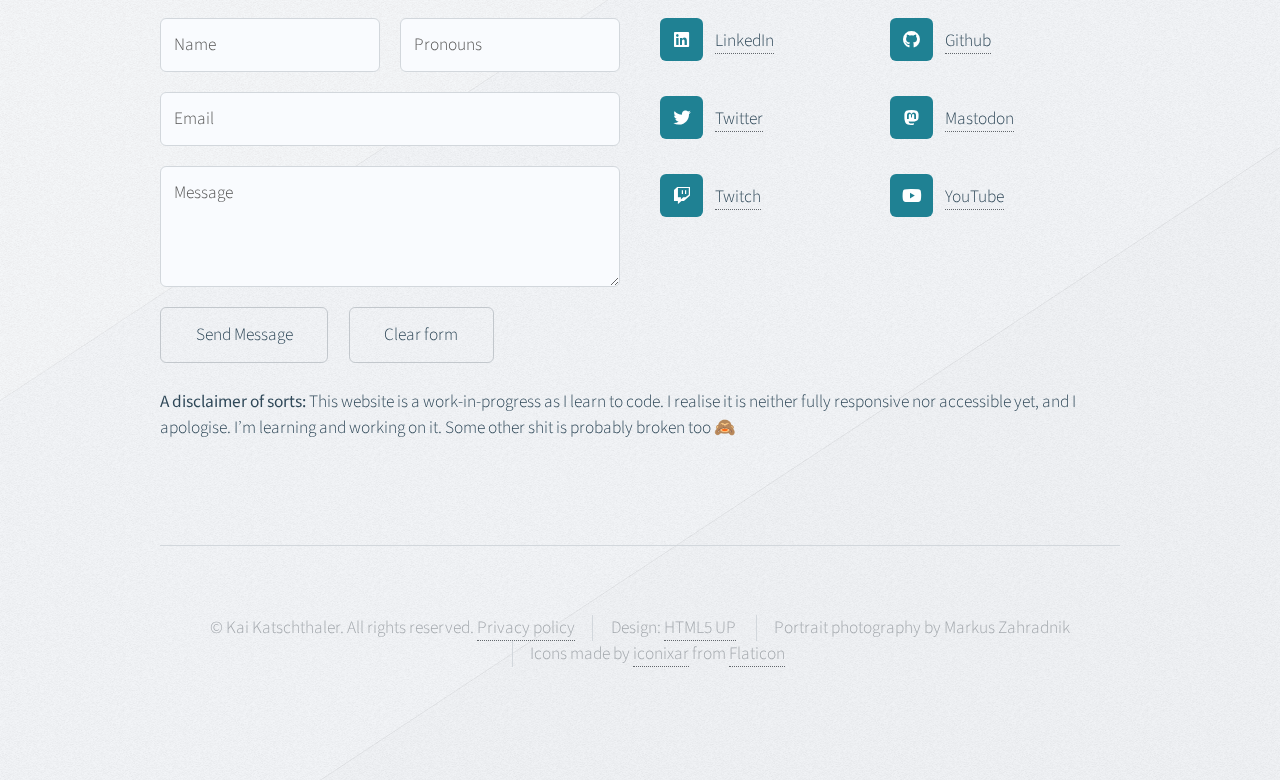
==== commit b8bd25f0: "adds privacy policy to footer" ====
--- a/index.html
+++ b/index.html
@@ -270,7 +270,7 @@
 					</div>
 					<div id="copyright" class="container">
 						<ul class="menu">
-							<li>&copy; Kai Katschthaler. All rights reserved.</li><li>Design: <a href="http://html5up.net">HTML5 UP</a></li>
+							<li>&copy; Kai Katschthaler. All rights reserved. <a href="https://katschthaler.com/privacy-policy.md">Privacy policy</a> </li><li>Design: <a href="http://html5up.net">HTML5 UP</a></li>
               <li>Portrait photography by Markus Zahradnik</li>
               <li>Icons made by <a href="https://www.flaticon.com/authors/iconixar" target="_blank">iconixar</a> from <a href="https://www.flaticon.com" target="_blank">Flaticon</a></li>
 						</ul>
